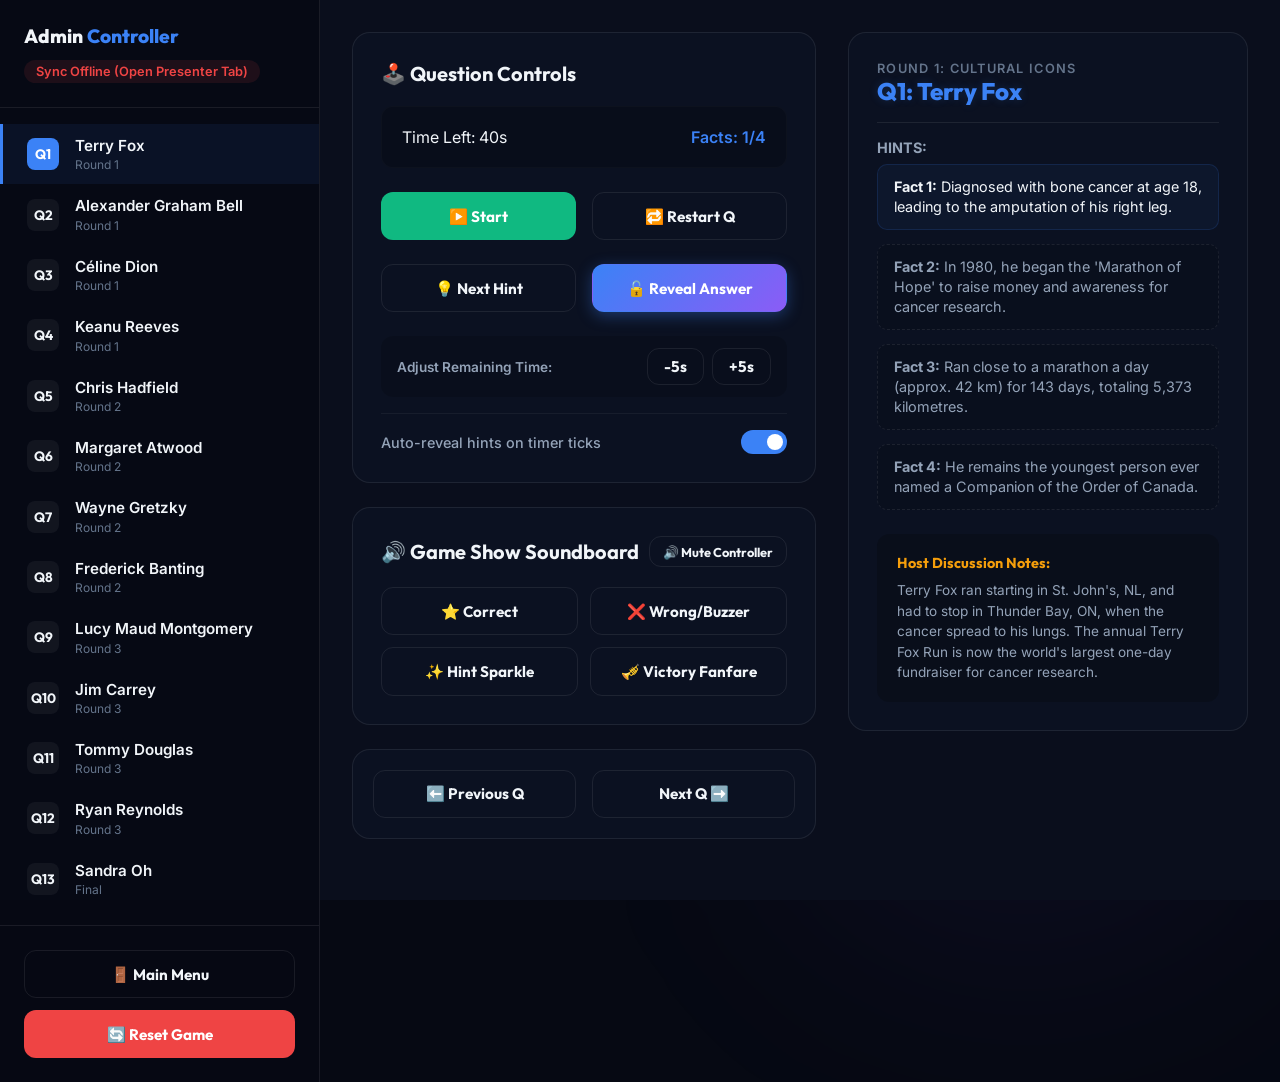
==== admin.html @ 32e7e958 "Initial commit" ====
<!DOCTYPE html>
<html lang="en">
<head>
  <meta charset="UTF-8">
  <meta name="viewport" content="width=device-width, initial-scale=1.0">
  <title>Name That Canadian! — Admin Controller</title>
  <meta name="description" content="Host controller interface for managing the live game show.">
  <link rel="stylesheet" href="style.css">
</head>
<body>

  <!-- Ambient background glow elements -->
  <div class="ambient-glow-1"></div>
  <div class="ambient-glow-2"></div>

  <!-- Root container for Admin Page -->
  <div id="view-container" data-current-view="admin">

    <!-- Admin Control Panel -->
    <div id="view-admin" class="admin-container">
      <!-- Admin Sidebar -->
      <div class="admin-sidebar">
        <div class="admin-sidebar-header">
          <div class="admin-logo">Admin <span>Controller</span></div>
          <div class="sync-status-box">
            <div id="admin-sync-status" class="sync-indicator disconnected">
              Sync Offline
            </div>
          </div>
        </div>

        <!-- Questions navigation list -->
        <div id="admin-q-list" class="admin-q-list-container">
          <!-- Populated by JS -->
        </div>

        <!-- Sidebar footer -->
        <div class="admin-sidebar-footer">
          <button class="btn btn-outline btn-back-menu">🚪 Main Menu</button>
          <button class="btn btn-danger btn-reset-game">🔄 Reset Game</button>
        </div>
      </div>

      <!-- Admin Main Workspace -->
      <div class="admin-main">
        <!-- Controller Section -->
        <div class="control-dashboard">
          <div class="admin-panel-card">
            <div class="admin-panel-title">🕹️ Question Controls</div>
            
            <div class="dashboard-timer-display">
              <div id="admin-time-tracker" class="time-left-tracker">Time Left: 40s</div>
              <div id="admin-fact-progress" class="fact-tracker">Facts: 1/4</div>
            </div>

            <!-- Core host actions -->
            <div class="main-controls-row">
              <button id="admin-play-btn" class="btn btn-success btn-glow">▶️ Start</button>
              <button id="admin-reset-q-btn" class="btn btn-outline">🔁 Restart Q</button>
            </div>

            <div class="game-flow-actions">
              <button id="admin-next-fact-btn" class="btn btn-outline">💡 Next Hint</button>
              <button id="admin-reveal-answer-btn" class="btn btn-primary btn-glow">🔓 Reveal Answer</button>
            </div>

            <div class="time-controls">
              <span>Adjust Remaining Time:</span>
              <div class="time-controls-btns">
                <button id="admin-time-minus" class="btn btn-outline" style="padding: 0.5rem 1rem;">-5s</button>
                <button id="admin-time-plus" class="btn btn-outline" style="padding: 0.5rem 1rem;">+5s</button>
              </div>
            </div>

            <div class="toggle-control">
              <span class="switch-label">Auto-reveal hints on timer ticks</span>
              <label class="switch">
                <input id="admin-auto-advance-toggle" type="checkbox" checked>
                <span class="slider"></span>
              </label>
            </div>
          </div>

          <!-- Soundboard Card -->
          <div class="admin-panel-card">
            <div class="admin-panel-title">
              🔊 Game Show Soundboard
              <button id="admin-mute-btn" class="btn btn-outline" style="padding: 0.4rem 0.8rem; font-size: 0.8rem;">🔊 Mute Host</button>
            </div>
            <div class="soundboard-grid">
              <button class="btn btn-outline admin-sound-btn" data-sound="correct">⭐ Correct</button>
              <button class="btn btn-outline admin-sound-btn" data-sound="incorrect">❌ Wrong/Buzzer</button>
              <button class="btn btn-outline admin-sound-btn" data-sound="reveal">✨ Hint Sparkle</button>
              <button class="btn btn-outline admin-sound-btn" data-sound="fanfare">🎺 Victory Fanfare</button>
            </div>
          </div>

          <!-- Navigation footer -->
          <div class="admin-panel-card" style="padding: 1.25rem;">
            <div style="display: grid; grid-template-columns: 1fr 1fr; gap: 1rem;">
              <button id="admin-prev-q-btn" class="btn btn-outline">⬅️ Previous Q</button>
              <button id="admin-next-q-btn" class="btn btn-outline">Next Q ➡️</button>
            </div>
          </div>
        </div>

        <!-- Cheat Sheet Section -->
        <div class="cheat-sheet-card">
          <div class="admin-panel-card" style="margin-bottom: 0;">
            <div class="cheat-sheet-header">
              <div id="admin-cheat-round" class="cheat-round">Round 1: Cultural Icons</div>
              <h3 id="admin-cheat-title" class="cheat-title">Terry Fox</h3>
            </div>
            
            <div style="margin-bottom: 1.5rem;">
              <h4 style="font-size: 0.9rem; color: var(--text-secondary); margin-bottom: 0.5rem; text-transform: uppercase;">Hints:</h4>
              <ul id="admin-cheat-facts" class="cheat-facts-list">
                <!-- Populated by JS -->
              </ul>
            </div>

            <div id="admin-cheat-notes-container" class="cheat-notes-box">
              <h5>Host Discussion Notes:</h5>
              <p id="admin-cheat-notes">Discussion pointers go here.</p>
            </div>
          </div>
        </div>
      </div>
    </div>

  </div>

  <!-- Load script resources -->
  <script src="audio.js"></script>
  <script src="sync.js"></script>
  <script src="app.js"></script>

</body>
</html>
---- style.css ----
/* Import fonts from Google Fonts */
@import url('https://fonts.googleapis.com/css2?family=Inter:wght@300;400;500;600;700&family=Outfit:wght@400;600;700;800;900&display=swap');

/* Midnight Sapphire CSS Variables */
:root {
  --bg-primary: #060913;
  --bg-secondary: #0a0e1c;
  --bg-card: rgba(13, 20, 38, 0.65);
  --bg-card-hover: rgba(20, 30, 58, 0.8);
  --accent-blue: #3b82f6;
  --accent-purple: #8b5cf6;
  --accent-gold: #f59e0b;
  --accent-emerald: #10b981;
  --accent-rose: #ef4444;
  --text-primary: #f1f5f9;
  --text-secondary: #94a3b8;
  --text-muted: #64748b;
  --border-subtle: rgba(255, 255, 255, 0.08);
  --border-glow: rgba(59, 130, 246, 0.25);
  --glass-blur: 16px;
  --shadow-glow: 0 0 25px rgba(59, 130, 246, 0.15);
}

/* Reset & Global */
* {
  box-sizing: border-box;
  margin: 0;
  padding: 0;
}

body {
  font-family: 'Inter', sans-serif;
  background-color: var(--bg-primary);
  color: var(--text-primary);
  overflow-x: hidden;
  height: 100vh;
  display: flex;
  flex-direction: column;
}

/* Background Atmosphere */
.ambient-glow-1 {
  position: absolute;
  top: -10%;
  left: -10%;
  width: 50%;
  height: 50%;
  background: radial-gradient(circle, rgba(59, 130, 246, 0.12) 0%, rgba(0, 0, 0, 0) 70%);
  z-index: -1;
  pointer-events: none;
  filter: blur(100px);
}

.ambient-glow-2 {
  position: absolute;
  bottom: -10%;
  right: -10%;
  width: 60%;
  height: 60%;
  background: radial-gradient(circle, rgba(139, 92, 246, 0.1) 0%, rgba(0, 0, 0, 0) 70%);
  z-index: -1;
  pointer-events: none;
  filter: blur(120px);
}

/* Helper Utilities */
.hidden {
  display: none !important;
}

/* App Containers */
#view-container {
  flex: 1;
  display: flex;
  flex-direction: column;
  position: relative;
}

/* 1. Splash Screen */
.splash-wrapper {
  max-width: 900px;
  width: 90%;
  margin: auto;
  padding: 3rem;
  border-radius: 24px;
  background: var(--bg-card);
  backdrop-filter: blur(var(--glass-blur));
  border: 1px solid var(--border-subtle);
  box-shadow: var(--shadow-glow);
  text-align: center;
  position: relative;
  overflow: hidden;
  animation: fadeIn 0.8s ease-out;
}

.splash-logo-container {
  margin-bottom: 2rem;
}

.splash-title-sub {
  font-family: 'Outfit', sans-serif;
  color: var(--accent-blue);
  font-size: 1.1rem;
  font-weight: 700;
  text-transform: uppercase;
  letter-spacing: 0.35em;
  margin-bottom: 0.5rem;
  text-shadow: 0 0 10px rgba(59, 130, 246, 0.3);
}

.splash-title {
  font-family: 'Outfit', sans-serif;
  font-size: 4rem;
  font-weight: 900;
  text-transform: uppercase;
  letter-spacing: -0.02em;
  background: linear-gradient(135deg, #ffffff 30%, #93c5fd 60%, #a78bfa 100%);
  -webkit-background-clip: text;
  -webkit-text-fill-color: transparent;
  margin-bottom: 1.5rem;
  filter: drop-shadow(0 4px 12px rgba(0, 0, 0, 0.5));
}

.splash-desc {
  color: var(--text-secondary);
  font-size: 1.1rem;
  max-width: 600px;
  margin: 0 auto 3rem auto;
  line-height: 1.6;
}

.role-buttons-grid {
  display: grid;
  grid-template-columns: repeat(auto-fit, minmax(240px, 1fr));
  gap: 1.5rem;
  margin-bottom: 3rem;
}

.role-card {
  background: rgba(255, 255, 255, 0.02);
  border: 1px solid var(--border-subtle);
  border-radius: 16px;
  padding: 2rem 1.5rem;
  cursor: pointer;
  transition: all 0.3s cubic-bezier(0.4, 0, 0.2, 1);
  display: flex;
  flex-direction: column;
  align-items: center;
  text-align: center;
}

.role-card:hover {
  transform: translateY(-5px);
  background: rgba(255, 255, 255, 0.05);
  border-color: var(--accent-blue);
  box-shadow: 0 10px 25px -5px rgba(59, 130, 246, 0.2);
}

.role-icon {
  font-size: 2.5rem;
  margin-bottom: 1rem;
  filter: drop-shadow(0 0 8px rgba(255, 255, 255, 0.1));
}

.role-name {
  font-family: 'Outfit', sans-serif;
  font-size: 1.25rem;
  font-weight: 700;
  margin-bottom: 0.5rem;
}

.role-desc {
  font-size: 0.875rem;
  color: var(--text-secondary);
  line-height: 1.4;
}

.splash-instructions {
  background: rgba(0, 0, 0, 0.2);
  border-radius: 12px;
  padding: 1.25rem;
  text-align: left;
  border-left: 3px solid var(--accent-blue);
}

.splash-instructions h4 {
  font-family: 'Outfit', sans-serif;
  font-weight: 700;
  margin-bottom: 0.5rem;
  font-size: 0.95rem;
  color: var(--accent-blue);
}

.splash-instructions p {
  font-size: 0.85rem;
  color: var(--text-secondary);
  line-height: 1.5;
}

/* 2. Presenter View (Audience/Projector Screen) */
.presenter-container {
  display: flex;
  flex-direction: column;
  height: 100vh;
  padding: 2.5rem;
  position: relative;
  overflow: hidden;
}

.presenter-header {
  display: flex;
  justify-content: space-between;
  align-items: center;
  margin-bottom: 2rem;
  z-index: 10;
}

.presenter-branding {
  font-family: 'Outfit', sans-serif;
  font-size: 1.25rem;
  font-weight: 800;
  letter-spacing: 0.1em;
  color: var(--text-secondary);
  text-transform: uppercase;
}

.presenter-branding span {
  color: var(--accent-blue);
}

.presenter-round-info {
  text-align: right;
}

.presenter-round-name {
  font-family: 'Outfit', sans-serif;
  font-size: 1.75rem;
  font-weight: 700;
  color: var(--text-primary);
  margin-bottom: 0.25rem;
}

.presenter-q-num {
  font-size: 1rem;
  color: var(--accent-blue);
  font-weight: 600;
  text-transform: uppercase;
  letter-spacing: 0.1em;
}

.presenter-main {
  flex: 1;
  display: grid;
  grid-template-columns: 1fr 340px;
  gap: 3rem;
  align-items: center;
  z-index: 10;
}

/* Facts Layout */
.presenter-facts-layout {
  display: flex;
  flex-direction: column;
  gap: 1.25rem;
}

.fact-card {
  display: flex;
  align-items: center;
  padding: 1.75rem 2rem;
  border-radius: 18px;
  background: var(--bg-card);
  backdrop-filter: blur(var(--glass-blur));
  border: 1px solid var(--border-subtle);
  transition: all 0.5s cubic-bezier(0.34, 1.56, 0.64, 1);
  box-shadow: 0 8px 32px 0 rgba(0, 0, 0, 0.2);
}

.fact-card.revealed {
  animation: slideUpReveal 0.6s cubic-bezier(0.34, 1.56, 0.64, 1) forwards;
  border-left: 5px solid var(--accent-blue);
}

.fact-card.locked {
  background: rgba(255, 255, 255, 0.01);
  border: 1px dashed rgba(255, 255, 255, 0.05);
}

.fact-badge {
  width: 44px;
  height: 44px;
  border-radius: 50%;
  background: linear-gradient(135deg, var(--accent-blue), var(--accent-purple));
  color: white;
  font-family: 'Outfit', sans-serif;
  font-weight: 700;
  font-size: 1.25rem;
  display: flex;
  align-items: center;
  justify-content: center;
  margin-right: 1.5rem;
  flex-shrink: 0;
  box-shadow: 0 0 15px rgba(59, 130, 246, 0.4);
}

.fact-badge.locked {
  background: rgba(255, 255, 255, 0.05);
  box-shadow: none;
  color: var(--text-muted);
}

.lock-icon {
  font-size: 0.95rem;
  opacity: 0.5;
}

.fact-text {
  font-size: 1.25rem;
  line-height: 1.5;
  font-weight: 400;
  color: var(--text-primary);
}

.fact-text.locked-text {
  color: var(--text-muted);
  font-style: italic;
}

/* Timer Display on Presenter */
.presenter-timer-layout {
  display: flex;
  flex-direction: column;
  align-items: center;
  justify-content: center;
}

.timer-circle {
  position: relative;
  width: 200px;
  height: 200px;
  display: flex;
  align-items: center;
  justify-content: center;
}

.timer-circle svg {
  transform: rotate(-90deg);
  width: 200px;
  height: 200px;
}

.timer-circle circle {
  fill: none;
  stroke-width: 10px;
}

.timer-circle .bg-circle {
  stroke: rgba(255, 255, 255, 0.03);
}

.timer-circle .progress-circle {
  stroke: var(--accent-blue);
  stroke-linecap: round;
  transition: stroke-dashoffset 1s linear, stroke 0.3s ease;
  filter: drop-shadow(0 0 10px rgba(59, 130, 246, 0.4));
}

.timer-value {
  position: absolute;
  font-family: 'Outfit', sans-serif;
  font-size: 4.5rem;
  font-weight: 800;
  color: var(--text-primary);
  text-shadow: 0 0 20px rgba(255, 255, 255, 0.2);
}

/* Warning configurations */
.timer-circle.low-time .progress-circle {
  stroke: var(--accent-gold);
  filter: drop-shadow(0 0 15px rgba(245, 158, 11, 0.6));
}

.timer-circle.low-time-critical .progress-circle {
  stroke: var(--accent-rose);
  filter: drop-shadow(0 0 22px rgba(239, 68, 68, 0.9));
  animation: timerPulse 0.4s infinite alternate;
}

.timer-circle.low-time-critical .timer-value {
  color: var(--accent-rose);
  animation: textPulse 0.4s infinite alternate;
  text-shadow: 0 0 20px rgba(239, 68, 68, 0.5);
}

/* Presentation controls footer */
.presenter-footer {
  display: flex;
  justify-content: space-between;
  margin-top: 2rem;
  z-index: 10;
}

.btn-icon-label {
  display: flex;
  align-items: center;
  gap: 0.5rem;
}

/* Dynamic Wiki Answer Reveal Overlay */
.reveal-overlay {
  position: absolute;
  top: 0;
  left: 0;
  right: 0;
  bottom: 0;
  background: radial-gradient(circle at center, rgba(13, 20, 38, 0.98) 0%, rgba(6, 9, 19, 1) 100%);
  z-index: 100;
  display: flex;
  flex-direction: column;
  align-items: center;
  justify-content: center;
  padding: 3rem;
  text-align: center;
  opacity: 0;
  pointer-events: none;
  transition: opacity 0.8s cubic-bezier(0.16, 1, 0.3, 1);
}

.reveal-overlay.visible {
  opacity: 1;
  pointer-events: auto;
}

.reveal-glow-bg {
  position: absolute;
  width: 400px;
  height: 400px;
  background: radial-gradient(circle, rgba(59, 130, 246, 0.25) 0%, rgba(139, 92, 246, 0.05) 50%, rgba(0,0,0,0) 70%);
  filter: blur(80px);
  z-index: -1;
  animation: rotateGlow 20s infinite linear;
}

.reveal-subtitle {
  font-family: 'Outfit', sans-serif;
  color: var(--accent-blue);
  font-size: 1.25rem;
  font-weight: 700;
  text-transform: uppercase;
  letter-spacing: 0.4em;
  margin-bottom: 1.5rem;
  animation: slideUpFade 0.6s ease-out forwards;
}

.reveal-title {
  font-family: 'Outfit', sans-serif;
  font-size: 4.5rem;
  font-weight: 900;
  margin-bottom: 2.5rem;
  background: linear-gradient(135deg, #ffffff 40%, #93c5fd 80%, #a78bfa 100%);
  -webkit-background-clip: text;
  -webkit-text-fill-color: transparent;
  animation: slideUpFade 0.8s ease-out forwards;
  filter: drop-shadow(0 0 25px rgba(59, 130, 246, 0.3));
}

.reveal-media-container {
  width: 220px;
  height: 220px;
  border-radius: 50%;
  margin-bottom: 2.5rem;
  border: 4px solid var(--accent-blue);
  box-shadow: 0 0 35px rgba(59, 130, 246, 0.5);
  overflow: hidden;
  display: flex;
  align-items: center;
  justify-content: center;
  background: var(--bg-card);
  position: relative;
  animation: scalePop 0.8s cubic-bezier(0.34, 1.56, 0.64, 1) forwards;
}

.reveal-image {
  width: 100%;
  height: 100%;
  object-fit: cover;
}

.avatar-fallback {
  font-family: 'Outfit', sans-serif;
  font-size: 4.5rem;
  font-weight: 700;
  color: var(--text-primary);
  background: linear-gradient(135deg, var(--bg-card) 0%, rgba(59, 130, 246, 0.2) 100%);
  width: 100%;
  height: 100%;
  display: flex;
  align-items: center;
  justify-content: center;
}

.reveal-notes-box {
  max-width: 700px;
  background: rgba(255, 255, 255, 0.02);
  border: 1px solid var(--border-subtle);
  border-radius: 16px;
  padding: 1.75rem 2.25rem;
  font-size: 1.15rem;
  line-height: 1.6;
  color: var(--text-secondary);
  animation: slideUpFade 1s ease-out forwards;
  backdrop-filter: blur(10px);
}

/* 3. Admin Control Panel */
.admin-container {
  display: grid;
  grid-template-columns: 320px 1fr;
  height: 100vh;
  background-color: var(--bg-secondary);
}

/* Admin Sidebar */
.admin-sidebar {
  background: rgba(6, 9, 19, 0.85);
  border-right: 1px solid var(--border-subtle);
  display: flex;
  flex-direction: column;
  height: 100%;
}

.admin-sidebar-header {
  padding: 1.5rem;
  border-bottom: 1px solid var(--border-subtle);
}

.admin-logo {
  font-family: 'Outfit', sans-serif;
  font-size: 1.2rem;
  font-weight: 800;
  color: var(--text-primary);
}

.admin-logo span {
  color: var(--accent-blue);
}

.sync-status-box {
  margin-top: 0.75rem;
}

.sync-indicator {
  display: inline-flex;
  align-items: center;
  gap: 0.5rem;
  font-size: 0.8rem;
  padding: 0.25rem 0.75rem;
  border-radius: 100px;
  font-weight: 600;
}

.sync-indicator.connected {
  background: rgba(16, 185, 129, 0.1);
  color: var(--accent-emerald);
}

.sync-indicator.disconnected {
  background: rgba(239, 68, 68, 0.1);
  color: var(--accent-rose);
}

.pulse-dot {
  width: 8px;
  height: 8px;
  background-color: var(--accent-emerald);
  border-radius: 50%;
  display: inline-block;
  box-shadow: 0 0 8px var(--accent-emerald);
  animation: dotPulse 1.5s infinite;
}

/* Admin Questions List */
.admin-q-list-container {
  flex: 1;
  overflow-y: auto;
  padding: 1rem 0;
}

.admin-q-item {
  display: flex;
  align-items: center;
  padding: 0.75rem 1.5rem;
  cursor: pointer;
  transition: all 0.2s ease;
  border-left: 3px solid transparent;
}

.admin-q-item:hover {
  background: rgba(255, 255, 255, 0.02);
}

.admin-q-item.active {
  background: rgba(59, 130, 246, 0.08);
  border-left-color: var(--accent-blue);
}

.q-num-badge {
  width: 32px;
  height: 32px;
  border-radius: 8px;
  background: rgba(255, 255, 255, 0.05);
  font-family: 'Outfit', sans-serif;
  font-size: 0.85rem;
  font-weight: 700;
  display: flex;
  align-items: center;
  justify-content: center;
  margin-right: 1rem;
}

.admin-q-item.active .q-num-badge {
  background: var(--accent-blue);
  color: white;
}

.q-info {
  display: flex;
  flex-direction: column;
}

.q-name {
  font-weight: 600;
  font-size: 0.95rem;
  color: var(--text-primary);
}

.q-round {
  font-size: 0.75rem;
  color: var(--text-muted);
  margin-top: 0.15rem;
}

.admin-sidebar-footer {
  padding: 1.5rem;
  border-top: 1px solid var(--border-subtle);
  display: flex;
  flex-direction: column;
  gap: 0.75rem;
}

/* Admin Main Console */
.admin-main {
  padding: 2rem;
  overflow-y: auto;
  display: grid;
  grid-template-columns: 1fr 400px;
  gap: 2rem;
}

.admin-panel-card {
  background: var(--bg-card);
  border: 1px solid var(--border-subtle);
  border-radius: 18px;
  padding: 1.75rem;
  margin-bottom: 1.5rem;
}

.admin-panel-title {
  font-family: 'Outfit', sans-serif;
  font-size: 1.25rem;
  font-weight: 700;
  margin-bottom: 1.25rem;
  color: var(--text-primary);
  display: flex;
  align-items: center;
  justify-content: space-between;
}

/* Controller Center */
.control-dashboard {
  display: flex;
  flex-direction: column;
}

.dashboard-timer-display {
  display: flex;
  align-items: center;
  justify-content: space-between;
  background: rgba(0, 0, 0, 0.2);
  padding: 1.25rem;
  border-radius: 12px;
  margin-bottom: 1.5rem;
  border: 1px solid rgba(255, 255, 255, 0.02);
}

.time-left-tracker {
  font-family: 'Outfit', sans-serif;
  font-size: 1.75rem;
  font-weight: 700;
  color: var(--text-primary);
}

.time-left-tracker.low {
  color: var(--accent-rose);
  text-shadow: 0 0 10px rgba(239, 68, 68, 0.3);
}

.fact-tracker {
  color: var(--accent-blue);
  font-weight: 600;
  font-size: 1rem;
}

.main-controls-row {
  display: grid;
  grid-template-columns: repeat(2, 1fr);
  gap: 1rem;
  margin-bottom: 1.5rem;
}

.game-flow-actions {
  display: grid;
  grid-template-columns: repeat(2, 1fr);
  gap: 1rem;
  margin-bottom: 1.5rem;
}

.time-controls {
  display: flex;
  align-items: center;
  gap: 0.75rem;
  background: rgba(0, 0, 0, 0.15);
  padding: 0.75rem 1rem;
  border-radius: 12px;
  justify-content: space-between;
}

.time-controls span {
  font-size: 0.85rem;
  font-weight: 600;
  color: var(--text-secondary);
}

.time-controls-btns {
  display: flex;
  gap: 0.5rem;
}

/* Toggle Switches */
.toggle-control {
  display: flex;
  align-items: center;
  justify-content: space-between;
  margin-top: 1rem;
  padding-top: 1rem;
  border-top: 1px solid rgba(255,255,255,0.05);
}

.switch-label {
  font-size: 0.9rem;
  color: var(--text-secondary);
  font-weight: 500;
}

.switch {
  position: relative;
  display: inline-block;
  width: 46px;
  height: 24px;
}

.switch input {
  opacity: 0;
  width: 0;
  height: 0;
}

.slider {
  position: absolute;
  cursor: pointer;
  top: 0;
  left: 0;
  right: 0;
  bottom: 0;
  background-color: rgba(255,255,255,0.1);
  transition: .3s;
  border-radius: 34px;
}

.slider:before {
  position: absolute;
  content: "";
  height: 16px;
  width: 16px;
  left: 4px;
  bottom: 4px;
  background-color: white;
  transition: .3s;
  border-radius: 50%;
}

input:checked + .slider {
  background-color: var(--accent-blue);
}

input:checked + .slider:before {
  transform: translateX(22px);
}

/* Sound Board Grid */
.soundboard-grid {
  display: grid;
  grid-template-columns: repeat(2, 1fr);
  gap: 0.75rem;
}

/* Admin Cheat Sheet */
.cheat-sheet-card {
  position: sticky;
  top: 2rem;
}

.cheat-sheet-header {
  border-bottom: 1px solid var(--border-subtle);
  padding-bottom: 1rem;
  margin-bottom: 1rem;
}

.cheat-title {
  font-family: 'Outfit', sans-serif;
  font-size: 1.5rem;
  font-weight: 800;
  color: var(--accent-blue);
  text-shadow: 0 0 10px rgba(59, 130, 246, 0.2);
}

.cheat-round {
  font-size: 0.8rem;
  text-transform: uppercase;
  color: var(--text-muted);
  letter-spacing: 0.1em;
  font-weight: 600;
}

.cheat-facts-list {
  list-style: none;
  display: flex;
  flex-direction: column;
  gap: 0.85rem;
  margin-bottom: 1.5rem;
}

.cheat-facts-list li {
  font-size: 0.9rem;
  line-height: 1.4;
  padding: 0.75rem 1rem;
  border-radius: 10px;
  border: 1px solid var(--border-subtle);
}

.cheat-facts-list li.revealed {
  background: rgba(59, 130, 246, 0.05);
  border-color: rgba(59, 130, 246, 0.15);
  color: var(--text-primary);
}

.cheat-facts-list li.locked {
  background: rgba(0, 0, 0, 0.1);
  color: var(--text-secondary);
  border-style: dashed;
}

.cheat-notes-box {
  background: rgba(0, 0, 0, 0.2);
  border-radius: 12px;
  padding: 1.25rem;
}

.cheat-notes-box h5 {
  font-family: 'Outfit', sans-serif;
  font-size: 0.9rem;
  color: var(--accent-gold);
  margin-bottom: 0.5rem;
}

.cheat-notes-box p {
  font-size: 0.85rem;
  line-height: 1.5;
  color: var(--text-secondary);
}

/* 4. Solo Mode Split View */
.solo-layout {
  display: grid;
  grid-template-columns: 1.2fr 1fr;
  height: 100vh;
  overflow: hidden;
}

.solo-presenter-pane {
  border-right: 2px solid var(--border-subtle);
  background-color: var(--bg-primary);
  height: 100%;
  overflow-y: auto;
  padding: 2rem;
  position: relative;
}

.solo-admin-pane {
  background-color: var(--bg-secondary);
  height: 100%;
  overflow-y: auto;
  padding: 2rem;
}

.solo-presenter-pane .presenter-container {
  padding: 0;
  height: auto;
}

.solo-presenter-pane .presenter-main {
  grid-template-columns: 1fr;
  gap: 1.5rem;
}

.solo-presenter-pane .presenter-timer-layout {
  order: -1;
  margin-bottom: 1.5rem;
}

.solo-presenter-pane .timer-circle {
  width: 140px;
  height: 140px;
}

.solo-presenter-pane .timer-circle svg {
  width: 140px;
  height: 140px;
}

.solo-presenter-pane .timer-value {
  font-size: 3rem;
}

.solo-presenter-pane .reveal-title {
  font-size: 2.75rem;
}

.solo-presenter-pane .reveal-media-container {
  width: 140px;
  height: 140px;
}

.solo-presenter-pane .reveal-overlay {
  padding: 1.5rem;
}

/* Premium Buttons Styling */
.btn {
  font-family: 'Outfit', sans-serif;
  font-size: 0.95rem;
  font-weight: 700;
  padding: 0.85rem 1.5rem;
  border-radius: 12px;
  cursor: pointer;
  border: 1px solid transparent;
  transition: all 0.2s cubic-bezier(0.4, 0, 0.2, 1);
  display: inline-flex;
  align-items: center;
  justify-content: center;
  gap: 0.5rem;
  outline: none;
}

.btn:active {
  transform: scale(0.96);
}

.btn-primary {
  background: linear-gradient(135deg, var(--accent-blue) 0%, var(--accent-purple) 100%);
  color: white;
  box-shadow: 0 4px 15px rgba(59, 130, 246, 0.35);
}

.btn-primary:hover {
  filter: brightness(1.15);
  box-shadow: 0 6px 20px rgba(59, 130, 246, 0.5);
}

.btn-success {
  background: var(--accent-emerald);
  color: white;
}

.btn-success:hover {
  background: #14b8a6;
  box-shadow: 0 4px 15px rgba(16, 185, 129, 0.4);
}

.btn-warning {
  background: var(--accent-gold);
  color: #000;
}

.btn-warning:hover {
  background: #fbbf24;
  box-shadow: 0 4px 15px rgba(245, 158, 11, 0.4);
}

.btn-danger {
  background: var(--accent-rose);
  color: white;
}

.btn-danger:hover {
  background: #f87171;
  box-shadow: 0 4px 15px rgba(239, 68, 68, 0.4);
}

.btn-outline {
  background: transparent;
  border-color: var(--border-subtle);
  color: var(--text-primary);
}

.btn-outline:hover {
  background: rgba(255, 255, 255, 0.05);
  border-color: var(--text-secondary);
}

.btn-active-red {
  background: rgba(239, 68, 68, 0.15) !important;
  border-color: rgba(239, 68, 68, 0.3) !important;
  color: var(--accent-rose) !important;
}

.btn-disabled {
  background: rgba(255, 255, 255, 0.02);
  border-color: rgba(255, 255, 255, 0.04);
  color: var(--text-muted);
  cursor: not-allowed;
}

.btn-glow {
  position: relative;
}

.btn-glow:after {
  content: '';
  position: absolute;
  top: -2px; left: -2px; right: -2px; bottom: -2px;
  background: inherit;
  border-radius: inherit;
  z-index: -1;
  opacity: 0;
  transition: opacity 0.3s;
}

.btn-glow:hover:after {
  opacity: 0.35;
  filter: blur(8px);
}

/* Animations */
@keyframes fadeIn {
  from { opacity: 0; transform: translateY(10px); }
  to { opacity: 1; transform: translateY(0); }
}

@keyframes slideUpReveal {
  0% {
    opacity: 0;
    transform: translateY(30px) scale(0.96);
    filter: blur(5px);
  }
  100% {
    opacity: 1;
    transform: translateY(0) scale(1);
    filter: blur(0);
  }
}

@keyframes slideUpFade {
  from { opacity: 0; transform: translateY(20px); }
  to { opacity: 1; transform: translateY(0); }
}

@keyframes scalePop {
  0% { transform: scale(0.6); opacity: 0; }
  100% { transform: scale(1); opacity: 1; }
}

@keyframes rotateGlow {
  0% { transform: rotate(0deg); }
  100% { transform: rotate(360deg); }
}

@keyframes timerPulse {
  0% { filter: drop-shadow(0 0 10px rgba(239, 68, 68, 0.5)); }
  100% { filter: drop-shadow(0 0 25px rgba(239, 68, 68, 1)); }
}

@keyframes textPulse {
  0% { transform: scale(1); }
  100% { transform: scale(1.08); }
}

@keyframes dotPulse {
  0% { transform: scale(0.95); box-shadow: 0 0 0 0 rgba(16, 185, 129, 0.7); }
  70% { transform: scale(1); box-shadow: 0 0 0 6px rgba(16, 185, 129, 0); }
  100% { transform: scale(0.95); box-shadow: 0 0 0 0 rgba(16, 185, 129, 0); }
}

/* Responsive Scaling */
@media (max-width: 1024px) {
  .presenter-main {
    grid-template-columns: 1fr;
    gap: 2rem;
  }
  .presenter-timer-layout {
    order: -1;
  }
  .admin-main {
    grid-template-columns: 1fr;
  }
  .cheat-sheet-card {
    position: static;
  }
}

@media (max-width: 768px) {
  .splash-title {
    font-size: 2.75rem;
  }
  .splash-wrapper {
    padding: 1.5rem;
  }
  .role-buttons-grid {
    grid-template-columns: 1fr;
  }
  .presenter-container {
    padding: 1.25rem;
  }
  .presenter-round-name {
    font-size: 1.25rem;
  }
  .fact-card {
    padding: 1.25rem;
  }
  .fact-text {
    font-size: 1.05rem;
  }
  .reveal-title {
    font-size: 3rem;
  }
}
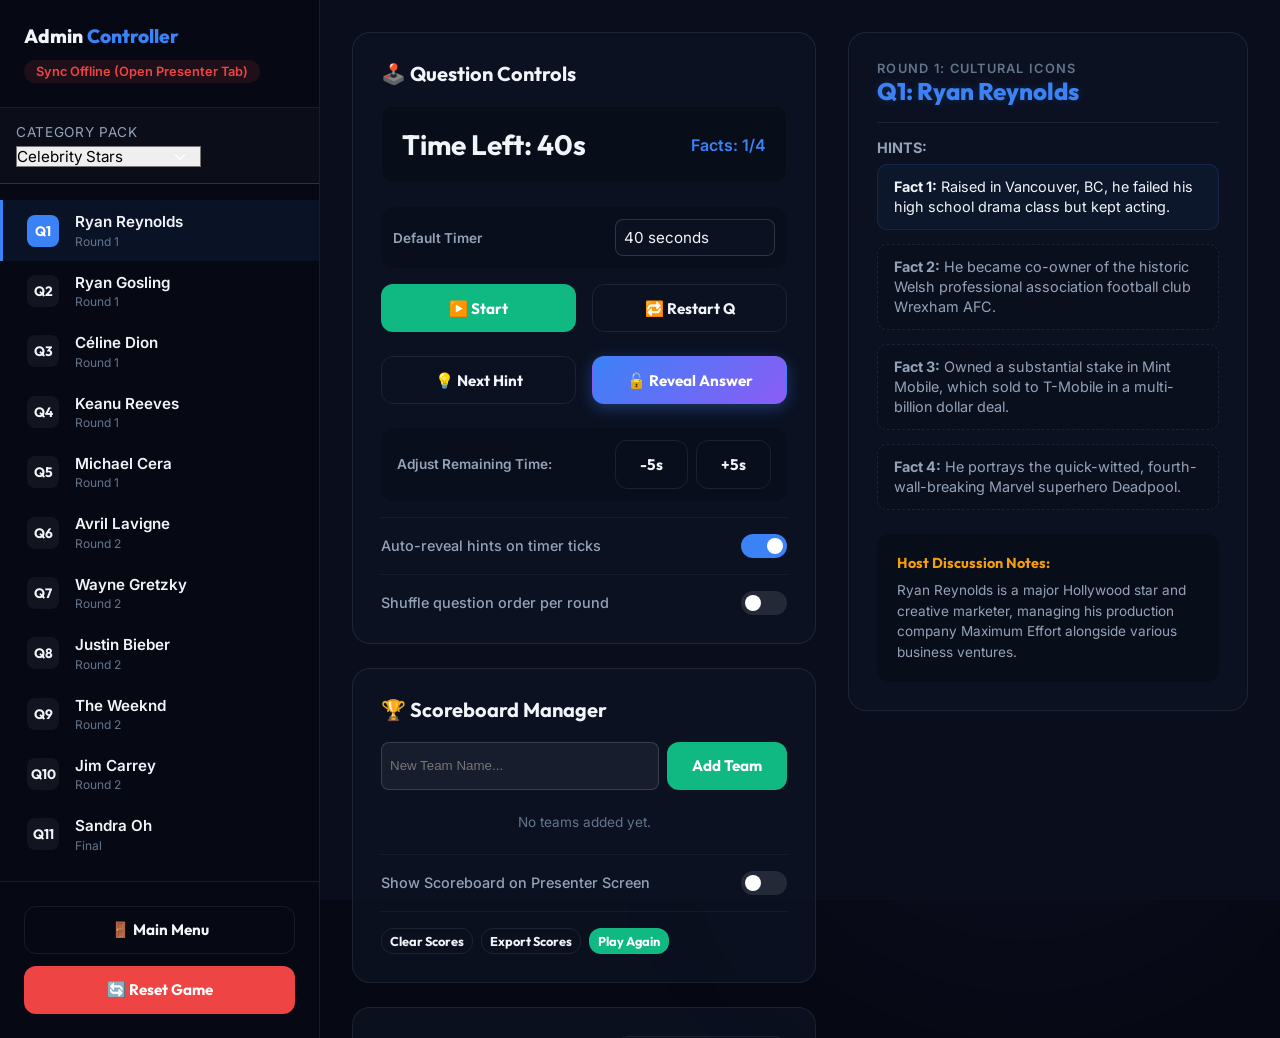
==== commit 420e3204: "Add game show features, mobile UX, JSON packs, and PWA. Move questions to data/categories.json with " ====
--- a/admin.html
+++ b/admin.html
@@ -2,58 +2,64 @@
 <html lang="en">
 <head>
   <meta charset="UTF-8">
-  <meta name="viewport" content="width=device-width, initial-scale=1.0">
+  <meta name="viewport" content="width=device-width, initial-scale=1.0, viewport-fit=cover, maximum-scale=1.0, user-scalable=no">
+  <meta name="mobile-web-app-capable" content="yes">
+  <meta name="apple-mobile-web-app-capable" content="yes">
+  <meta name="apple-mobile-web-app-status-bar-style" content="black-translucent">
   <title>Name That Canadian! — Admin Controller</title>
   <meta name="description" content="Host controller interface for managing the live game show.">
+  <meta name="theme-color" content="#060913">
+  <link rel="manifest" href="manifest.json">
   <link rel="stylesheet" href="style.css">
 </head>
-<body>
+<body data-theme="midnight">
 
-  <!-- Ambient background glow elements -->
   <div class="ambient-glow-1"></div>
   <div class="ambient-glow-2"></div>
 
-  <!-- Root container for Admin Page -->
   <div id="view-container" data-current-view="admin">
 
-    <!-- Admin Control Panel -->
     <div id="view-admin" class="admin-container">
-      <!-- Admin Sidebar -->
       <div class="admin-sidebar">
         <div class="admin-sidebar-header">
           <div class="admin-logo">Admin <span>Controller</span></div>
           <div class="sync-status-box">
-            <div id="admin-sync-status" class="sync-indicator disconnected">
-              Sync Offline
-            </div>
+            <div id="admin-sync-status" class="sync-indicator disconnected">Sync Offline</div>
           </div>
         </div>
 
-        <!-- Questions navigation list -->
-        <div id="admin-q-list" class="admin-q-list-container">
-          <!-- Populated by JS -->
+        <div class="category-selector-card sidebar-category">
+          <label for="admin-category-select">Category Pack</label>
+          <select id="admin-category-select" class="form-select" data-category-select></select>
         </div>
 
-        <!-- Sidebar footer -->
+        <div id="admin-q-list" class="admin-q-list-container"></div>
+
         <div class="admin-sidebar-footer">
           <button class="btn btn-outline btn-back-menu">🚪 Main Menu</button>
           <button class="btn btn-danger btn-reset-game">🔄 Reset Game</button>
         </div>
       </div>
 
-      <!-- Admin Main Workspace -->
       <div class="admin-main">
-        <!-- Controller Section -->
         <div class="control-dashboard">
           <div class="admin-panel-card">
             <div class="admin-panel-title">🕹️ Question Controls</div>
-            
+
             <div class="dashboard-timer-display">
               <div id="admin-time-tracker" class="time-left-tracker">Time Left: 40s</div>
               <div id="admin-fact-progress" class="fact-tracker">Facts: 1/4</div>
             </div>
 
-            <!-- Core host actions -->
+            <div class="timer-duration-row">
+              <label for="admin-timer-duration">Default Timer</label>
+              <select id="admin-timer-duration" class="form-select">
+                <option value="30">30 seconds</option>
+                <option value="40" selected>40 seconds</option>
+                <option value="60">60 seconds</option>
+              </select>
+            </div>
+
             <div class="main-controls-row">
               <button id="admin-play-btn" class="btn btn-success btn-glow">▶️ Start</button>
               <button id="admin-reset-q-btn" class="btn btn-outline">🔁 Restart Q</button>
@@ -67,8 +73,8 @@
             <div class="time-controls">
               <span>Adjust Remaining Time:</span>
               <div class="time-controls-btns">
-                <button id="admin-time-minus" class="btn btn-outline" style="padding: 0.5rem 1rem;">-5s</button>
-                <button id="admin-time-plus" class="btn btn-outline" style="padding: 0.5rem 1rem;">+5s</button>
+                <button id="admin-time-minus" class="btn btn-outline">-5s</button>
+                <button id="admin-time-plus" class="btn btn-outline">+5s</button>
               </div>
             </div>
 
@@ -79,24 +85,69 @@
                 <span class="slider"></span>
               </label>
             </div>
+
+            <div class="toggle-control">
+              <span class="switch-label">Shuffle question order per round</span>
+              <label class="switch">
+                <input id="admin-shuffle-toggle" type="checkbox">
+                <span class="slider"></span>
+              </label>
+            </div>
+
+            <div id="admin-overlay-controls" class="overlay-controls hidden">
+              <button id="admin-dismiss-overlay-btn" class="btn btn-primary btn-glow overlay-continue-btn">Continue ▶</button>
+            </div>
+
+            <div id="admin-award-panel" class="award-panel hidden"></div>
           </div>
 
-          <!-- Soundboard Card -->
+          <div class="admin-panel-card">
+            <div class="admin-panel-title">🏆 Scoreboard Manager</div>
+            <div class="scoreboard-manager-content">
+              <div class="add-team-row">
+                <input type="text" id="admin-team-input" placeholder="New Team Name..." class="form-input">
+                <button id="admin-add-team-btn" class="btn btn-success">Add Team</button>
+              </div>
+              <div id="admin-teams-list" class="admin-teams-list"></div>
+              <div class="toggle-control scoreboard-toggle-row">
+                <span class="switch-label">Show Scoreboard on Presenter Screen</span>
+                <label class="switch">
+                  <input id="admin-show-scoreboard-toggle" type="checkbox">
+                  <span class="slider"></span>
+                </label>
+              </div>
+              <div class="scoreboard-actions">
+                <button id="admin-clear-scores-btn" class="btn btn-outline btn-sm">Clear Scores</button>
+                <button id="admin-export-scores-btn" class="btn btn-outline btn-sm">Export Scores</button>
+                <button id="admin-play-again-btn" class="btn btn-success btn-sm">Play Again</button>
+              </div>
+            </div>
+          </div>
+
           <div class="admin-panel-card">
             <div class="admin-panel-title">
               🔊 Game Show Soundboard
-              <button id="admin-mute-btn" class="btn btn-outline" style="padding: 0.4rem 0.8rem; font-size: 0.8rem;">🔊 Mute Host</button>
+              <button id="admin-mute-btn" class="btn btn-outline btn-sm">🔊 Mute Host</button>
             </div>
             <div class="soundboard-grid">
-              <button class="btn btn-outline admin-sound-btn" data-sound="correct">⭐ Correct</button>
-              <button class="btn btn-outline admin-sound-btn" data-sound="incorrect">❌ Wrong/Buzzer</button>
-              <button class="btn btn-outline admin-sound-btn" data-sound="reveal">✨ Hint Sparkle</button>
-              <button class="btn btn-outline admin-sound-btn" data-sound="fanfare">🎺 Victory Fanfare</button>
+              <button class="btn btn-outline admin-sound-btn" data-sound="correct">⭐ <kbd>1</kbd> Correct</button>
+              <button class="btn btn-outline admin-sound-btn" data-sound="incorrect">❌ <kbd>2</kbd> Wrong</button>
+              <button class="btn btn-outline admin-sound-btn" data-sound="reveal">✨ <kbd>3</kbd> Hint</button>
+              <button class="btn btn-outline admin-sound-btn" data-sound="fanfare">🎺 <kbd>4</kbd> Fanfare</button>
             </div>
           </div>
 
-          <!-- Navigation footer -->
-          <div class="admin-panel-card" style="padding: 1.25rem;">
+          <div class="admin-panel-card keyboard-hints">
+            <div class="admin-panel-title">⌨️ Keyboard Shortcuts</div>
+            <ul class="shortcut-list">
+              <li><kbd>Space</kbd> Start / pause timer</li>
+              <li><kbd>N</kbd> Next hint · <kbd>R</kbd> Reveal answer</li>
+              <li><kbd>←</kbd> <kbd>→</kbd> Previous / next question</li>
+              <li><kbd>Enter</kbd> Dismiss round overlay</li>
+            </ul>
+          </div>
+
+          <div class="admin-panel-card">
             <div style="display: grid; grid-template-columns: 1fr 1fr; gap: 1rem;">
               <button id="admin-prev-q-btn" class="btn btn-outline">⬅️ Previous Q</button>
               <button id="admin-next-q-btn" class="btn btn-outline">Next Q ➡️</button>
@@ -104,22 +155,17 @@
           </div>
         </div>
 
-        <!-- Cheat Sheet Section -->
         <div class="cheat-sheet-card">
           <div class="admin-panel-card" style="margin-bottom: 0;">
             <div class="cheat-sheet-header">
               <div id="admin-cheat-round" class="cheat-round">Round 1: Cultural Icons</div>
               <h3 id="admin-cheat-title" class="cheat-title">Terry Fox</h3>
             </div>
-            
             <div style="margin-bottom: 1.5rem;">
-              <h4 style="font-size: 0.9rem; color: var(--text-secondary); margin-bottom: 0.5rem; text-transform: uppercase;">Hints:</h4>
-              <ul id="admin-cheat-facts" class="cheat-facts-list">
-                <!-- Populated by JS -->
-              </ul>
+              <h4 class="cheat-facts-label">Hints:</h4>
+              <ul id="admin-cheat-facts" class="cheat-facts-list"></ul>
             </div>
-
-            <div id="admin-cheat-notes-container" class="cheat-notes-box">
+            <div class="cheat-notes-box">
               <h5>Host Discussion Notes:</h5>
               <p id="admin-cheat-notes">Discussion pointers go here.</p>
             </div>
@@ -127,13 +173,20 @@
         </div>
       </div>
     </div>
-
   </div>
 
-  <!-- Load script resources -->
+  <!-- Mobile quick-action dock (admin) -->
+  <nav class="mobile-host-dock mobile-only" id="admin-mobile-dock" aria-label="Quick host controls">
+    <button type="button" class="dock-btn" data-dock-action="prev" aria-label="Previous question">⬅️</button>
+    <button type="button" class="dock-btn dock-btn-primary" data-dock-action="play" aria-label="Start or pause timer">▶️</button>
+    <button type="button" class="dock-btn" data-dock-action="hint" aria-label="Next hint">💡</button>
+    <button type="button" class="dock-btn dock-btn-accent" data-dock-action="reveal" aria-label="Reveal answer">🔓</button>
+    <button type="button" class="dock-btn" data-dock-action="next" aria-label="Next question">➡️</button>
+  </nav>
+
+  <script src="js/config.js"></script>
   <script src="audio.js"></script>
   <script src="sync.js"></script>
   <script src="app.js"></script>
-
 </body>
 </html>
--- a/style.css
+++ b/style.css
@@ -19,6 +19,10 @@
   --border-glow: rgba(59, 130, 246, 0.25);
   --glass-blur: 16px;
   --shadow-glow: 0 0 25px rgba(59, 130, 246, 0.15);
+  --border-light: rgba(255, 255, 255, 0.15);
+  --accent-light: #60a5fa;
+  --radius-md: 16px;
+  --radius-sm: 8px;
 }
 
 /* Reset & Global */
@@ -207,6 +211,10 @@
   overflow: hidden;
 }
 
+#view-presenter {
+  position: relative;
+}
+
 .presenter-header {
   display: flex;
   justify-content: space-between;
@@ -251,7 +259,7 @@
 .presenter-main {
   flex: 1;
   display: grid;
-  grid-template-columns: 1fr 340px;
+  grid-template-columns: 1fr auto 340px;
   gap: 3rem;
   align-items: center;
   z-index: 10;
@@ -1129,28 +1137,1173 @@
 }
 
 @media (max-width: 768px) {
+  body {
+    height: auto;
+    min-height: 100vh;
+    overflow-y: auto;
+  }
   .splash-title {
-    font-size: 2.75rem;
+    font-size: 2.25rem;
+    margin-bottom: 1rem;
+    line-height: 1.15;
+  }
+  .splash-desc {
+    font-size: 0.95rem;
+    margin-bottom: 1.5rem;
   }
   .splash-wrapper {
-    padding: 1.5rem;
+    padding: 1.5rem 1rem;
+    margin: 1rem auto;
+    width: 95%;
   }
   .role-buttons-grid {
     grid-template-columns: 1fr;
-  }
+    gap: 1rem;
+    margin-bottom: 1.5rem;
+  }
+  .role-card {
+    padding: 1.25rem 1rem;
+  }
+  
+  /* Presenter Screen Mobile Enhancements */
   .presenter-container {
-    padding: 1.25rem;
+    padding: 1rem;
+    height: auto;
+    min-height: 100vh;
+    overflow-y: auto;
+  }
+  .presenter-header {
+    flex-direction: column;
+    align-items: center;
+    text-align: center;
+    gap: 0.5rem;
+    margin-bottom: 1.5rem;
+  }
+  .presenter-round-info {
+    text-align: center;
   }
   .presenter-round-name {
     font-size: 1.25rem;
   }
+  .presenter-main {
+    grid-template-columns: 1fr;
+    gap: 1.5rem;
+  }
+  .presenter-timer-layout {
+    order: -1;
+    margin-bottom: 1rem;
+  }
+  .timer-circle {
+    width: 140px;
+    height: 140px;
+  }
+  .timer-circle svg {
+    width: 140px;
+    height: 140px;
+  }
+  .timer-value {
+    font-size: 3rem;
+  }
   .fact-card {
+    padding: 1rem;
+    border-radius: 12px;
+  }
+  .fact-badge {
+    width: 32px;
+    height: 32px;
+    font-size: 0.95rem;
+    margin-right: 1rem;
+  }
+  .fact-text {
+    font-size: 0.95rem;
+    line-height: 1.4;
+  }
+  
+  /* Reveal Overlay on Mobile */
+  .reveal-overlay {
+    padding: 1.5rem 1rem;
+    justify-content: flex-start;
+    overflow-y: auto;
+  }
+  .reveal-subtitle {
+    font-size: 0.95rem;
+    letter-spacing: 0.25em;
+    margin-top: 1rem;
+    margin-bottom: 1rem;
+  }
+  .reveal-title {
+    font-size: 2.25rem;
+    margin-bottom: 1.5rem;
+    line-height: 1.2;
+  }
+  .reveal-media-container {
+    width: 140px;
+    height: 140px;
+    margin-bottom: 1.5rem;
+  }
+  .reveal-notes-box {
     padding: 1.25rem;
-  }
-  .fact-text {
-    font-size: 1.05rem;
-  }
-  .reveal-title {
-    font-size: 3rem;
-  }
-}
+    font-size: 0.95rem;
+    line-height: 1.5;
+  }
+  .presenter-footer {
+    flex-direction: column;
+    gap: 0.75rem;
+    margin-top: 1.5rem;
+    align-items: stretch;
+  }
+  .presenter-footer .btn {
+    width: 100%;
+  }
+
+  /* Admin Controller Mobile Layout */
+  .admin-container {
+    grid-template-columns: 1fr;
+    height: auto;
+    display: flex;
+    flex-direction: column;
+  }
+  .admin-sidebar {
+    height: auto;
+    border-right: none;
+    border-bottom: 1px solid var(--border-subtle);
+  }
+  .admin-sidebar-header {
+    padding: 1rem;
+    display: flex;
+    justify-content: space-between;
+    align-items: center;
+  }
+  .sync-status-box {
+    margin-top: 0;
+  }
+  .admin-q-list-container {
+    display: flex;
+    flex-direction: row;
+    overflow-x: auto;
+    padding: 0.75rem 1rem;
+    gap: 0.5rem;
+    scrollbar-width: thin;
+  }
+  .admin-q-item {
+    flex: 0 0 auto;
+    padding: 0.5rem 0.75rem;
+    border-radius: 8px;
+    border: 1px solid var(--border-subtle);
+    border-left: none;
+  }
+  .admin-q-item.active {
+    border-color: var(--accent-blue);
+    background: rgba(59, 130, 246, 0.12);
+  }
+  .q-num-badge {
+    width: 24px;
+    height: 24px;
+    margin-right: 0.5rem;
+    font-size: 0.75rem;
+    border-radius: 4px;
+  }
+  .q-name {
+    font-size: 0.85rem;
+  }
+  .q-round {
+    display: none;
+  }
+  .admin-sidebar-footer {
+    flex-direction: row;
+    padding: 1rem;
+    gap: 0.5rem;
+  }
+  .admin-sidebar-footer .btn {
+    flex: 1;
+    padding: 0.65rem 1rem;
+    font-size: 0.85rem;
+  }
+  
+  .admin-main {
+    padding: 1rem;
+    grid-template-columns: 1fr;
+    gap: 1rem;
+  }
+  .admin-panel-card {
+    padding: 1.25rem;
+    margin-bottom: 1rem;
+  }
+  .admin-panel-title {
+    font-size: 1.1rem;
+    margin-bottom: 1rem;
+  }
+  .dashboard-timer-display {
+    padding: 1rem;
+    margin-bottom: 1rem;
+  }
+  .time-left-tracker {
+    font-size: 1.35rem;
+  }
+  .fact-tracker {
+    font-size: 0.9rem;
+  }
+  .main-controls-row {
+    gap: 0.75rem;
+    margin-bottom: 1rem;
+  }
+  .game-flow-actions {
+    gap: 0.75rem;
+    margin-bottom: 1rem;
+  }
+  .time-controls {
+    flex-direction: column;
+    gap: 0.5rem;
+    align-items: stretch;
+    padding: 0.75rem;
+  }
+  .time-controls-btns {
+    display: grid;
+    grid-template-columns: 1fr 1fr;
+    gap: 0.5rem;
+  }
+  .soundboard-grid {
+    grid-template-columns: repeat(2, 1fr);
+    gap: 0.5rem;
+  }
+  .soundboard-grid .btn {
+    font-size: 0.85rem;
+    padding: 0.65rem 0.5rem;
+  }
+  
+  /* Cheat Sheet on Mobile */
+  .cheat-sheet-card {
+    position: static;
+  }
+  .cheat-title {
+    font-size: 1.35rem;
+  }
+  .cheat-facts-list li {
+    font-size: 0.85rem;
+    padding: 0.65rem 0.85rem;
+  }
+  .cheat-notes-box {
+    padding: 1rem;
+  }
+  
+  /* Solo / Split View Mobile */
+  .solo-layout {
+    grid-template-columns: 1fr;
+    height: auto;
+    overflow: auto;
+  }
+  .solo-presenter-pane {
+    border-right: none;
+    border-bottom: 2px solid var(--border-subtle);
+    height: auto;
+    padding: 1rem;
+  }
+  .solo-admin-pane {
+    height: auto;
+    padding: 1rem;
+  }
+}
+
+/* Presenter Scoreboard / Leaderboard Panel Styles */
+.presenter-leaderboard-container {
+  display: flex;
+  flex-direction: column;
+  background: var(--bg-card);
+  backdrop-filter: blur(var(--glass-blur));
+  border: 1px solid var(--border-light);
+  border-radius: var(--radius-md);
+  padding: 1.5rem;
+  box-shadow: 0 12px 40px 0 rgba(0, 0, 0, 0.4);
+  animation: fadeIn 0.4s ease-out;
+  min-width: 320px;
+  max-width: 360px;
+}
+
+.leaderboard-header {
+  font-family: 'Outfit', sans-serif;
+  font-size: 1.4rem;
+  font-weight: 700;
+  text-transform: uppercase;
+  letter-spacing: 0.05em;
+  color: var(--accent-light);
+  border-bottom: 2px dashed rgba(255, 255, 255, 0.1);
+  padding-bottom: 0.75rem;
+  margin-bottom: 1rem;
+  text-align: center;
+}
+
+.leaderboard-entries {
+  display: flex;
+  flex-direction: column;
+  gap: 0.75rem;
+}
+
+.leaderboard-entry {
+  display: flex;
+  align-items: center;
+  justify-content: space-between;
+  padding: 0.75rem 1rem;
+  border-radius: var(--radius-sm);
+  background: rgba(255, 255, 255, 0.03);
+  border: 1px solid rgba(255, 255, 255, 0.05);
+  transition: all 0.3s cubic-bezier(0.4, 0, 0.2, 1);
+}
+
+.leaderboard-entry:hover {
+  background: rgba(255, 255, 255, 0.06);
+  border-color: rgba(59, 130, 246, 0.3);
+  transform: translateY(-2px);
+}
+
+.leaderboard-rank-info {
+  display: flex;
+  align-items: center;
+  gap: 0.75rem;
+}
+
+.leaderboard-rank {
+  font-weight: 700;
+  color: var(--accent-blue);
+  font-size: 1.1rem;
+  min-width: 28px;
+}
+
+.leaderboard-team-name {
+  font-weight: 500;
+  font-size: 1.1rem;
+  color: var(--text-primary);
+}
+
+.leaderboard-score {
+  font-weight: 700;
+  font-size: 1.1rem;
+  color: var(--accent-light);
+}
+
+/* Category select custom styling */
+.form-select {
+  font-family: inherit;
+  font-size: 0.95rem;
+  background-image: url("data:image/svg+xml;charset=utf-8,%3Csvg xmlns='http://www.w3.org/2000/svg' viewBox='0 0 16 16'%3E%3Cpath fill='none' stroke='%23ffffff' stroke-linecap='round' stroke-linejoin='round' stroke-width='2' d='M2 5l6 6 6-6'/%3E%3C/svg%3E");
+  background-repeat: no-repeat;
+  background-position: right 0.75rem center;
+  background-size: 16px 12px;
+  padding-right: 2rem !important;
+  appearance: none;
+  -webkit-appearance: none;
+  cursor: pointer;
+  transition: all 0.3s;
+}
+
+.form-select:focus {
+  border-color: var(--accent-blue);
+  box-shadow: 0 0 0 3px rgba(59, 130, 246, 0.25);
+}
+
+.form-select option {
+  background-color: #0b1120;
+  color: var(--text-primary);
+}
+
+/* Team manager controls */
+.team-manager-row:hover {
+  background: rgba(255, 255, 255, 0.04) !important;
+  border-color: var(--accent-blue) !important;
+}
+
+.team-manager-row .btn-outline {
+  transition: all 0.2s;
+  background: rgba(255, 255, 255, 0.02);
+  border-color: rgba(255, 255, 255, 0.1);
+}
+
+.team-manager-row .btn-outline:hover {
+  background: rgba(59, 130, 246, 0.15);
+  border-color: var(--accent-blue);
+  color: var(--text-primary);
+}
+
+.team-manager-row .btn-active-red:hover {
+  background: rgba(239, 68, 68, 0.15) !important;
+  border-color: #ef4444 !important;
+  color: #ef4444 !important;
+}
+
+@media (max-width: 480px) {
+  .presenter-leaderboard-container {
+    min-width: 100%;
+    max-width: 100%;
+    padding: 1rem;
+  }
+  .leaderboard-team-name, .leaderboard-score {
+    font-size: 0.95rem;
+  }
+}
+
+/* ===== ENHANCEMENTS ===== */
+
+/* Themes */
+body[data-theme="canada-day"] {
+  --bg-primary: #0a0508;
+  --bg-secondary: #1a0a10;
+  --accent-blue: #ef4444;
+  --accent-purple: #ffffff;
+  --accent-light: #fca5a5;
+  --border-glow: rgba(239, 68, 68, 0.25);
+  --shadow-glow: 0 0 25px rgba(239, 68, 68, 0.15);
+}
+
+body[data-theme="canada-day"] .ambient-glow-1 {
+  background: radial-gradient(circle, rgba(239, 68, 68, 0.15) 0%, rgba(0, 0, 0, 0) 70%);
+}
+
+body[data-theme="canada-day"] .ambient-glow-2 {
+  background: radial-gradient(circle, rgba(255, 255, 255, 0.08) 0%, rgba(0, 0, 0, 0) 70%);
+}
+
+body[data-theme="stream"] {
+  --bg-primary: #000000;
+  --bg-secondary: #111111;
+  --accent-blue: #ffffff;
+  --accent-purple: #cccccc;
+  --text-primary: #ffffff;
+  --text-secondary: #dddddd;
+}
+
+body[data-theme="stream"] .fact-text {
+  font-size: 1.5rem;
+  font-weight: 600;
+}
+
+body.big-text .fact-text {
+  font-size: 1.5rem;
+  line-height: 1.6;
+}
+
+body.big-text .presenter-round-name {
+  font-size: 2.25rem;
+}
+
+body.big-text .timer-value {
+  font-size: 5.5rem;
+}
+
+/* Fullscreen presenter polish */
+body.is-fullscreen .presenter-footer {
+  opacity: 0;
+  pointer-events: none;
+  transition: opacity 0.3s;
+}
+
+body.is-fullscreen .presenter-footer:hover {
+  opacity: 1;
+  pointer-events: auto;
+}
+
+/* Screen overlays (round transitions + podium) */
+.screen-overlay {
+  position: absolute;
+  inset: 0;
+  z-index: 200;
+  background: radial-gradient(circle at center, rgba(13, 20, 38, 0.97) 0%, rgba(6, 9, 19, 1) 100%);
+  display: flex;
+  align-items: center;
+  justify-content: center;
+  padding: 2rem;
+  opacity: 0;
+  pointer-events: none;
+  transition: opacity 0.6s ease;
+}
+
+.screen-overlay.visible {
+  opacity: 1;
+  pointer-events: auto;
+}
+
+.screen-overlay-content {
+  text-align: center;
+  max-width: 700px;
+  animation: fadeIn 0.8s ease-out;
+}
+
+.overlay-title {
+  font-family: 'Outfit', sans-serif;
+  font-size: 3.5rem;
+  font-weight: 900;
+  margin-bottom: 1rem;
+  background: linear-gradient(135deg, #fff 30%, #93c5fd 70%, #a78bfa 100%);
+  -webkit-background-clip: text;
+  -webkit-text-fill-color: transparent;
+}
+
+.overlay-subtitle {
+  font-size: 1.35rem;
+  color: var(--text-secondary);
+  margin-bottom: 2rem;
+}
+
+.overlay-podium {
+  display: flex;
+  flex-direction: column;
+  gap: 0.75rem;
+  margin-bottom: 2rem;
+}
+
+.podium-entry {
+  display: flex;
+  align-items: center;
+  justify-content: space-between;
+  padding: 1rem 1.5rem;
+  background: var(--bg-card);
+  border: 1px solid var(--border-subtle);
+  border-radius: var(--radius-md);
+}
+
+.podium-entry.podium-top {
+  border-color: var(--accent-gold);
+  box-shadow: 0 0 20px rgba(245, 158, 11, 0.15);
+}
+
+.podium-rank { font-size: 1.5rem; min-width: 2.5rem; }
+.podium-name { font-weight: 600; font-size: 1.2rem; flex: 1; text-align: left; margin-left: 1rem; }
+.podium-score { font-weight: 700; color: var(--accent-light); }
+
+.overlay-continue-btn { width: 100%; margin-top: 1rem; }
+
+/* Toast notifications */
+.game-toast {
+  position: fixed;
+  bottom: 2rem;
+  left: 50%;
+  transform: translateX(-50%) translateY(20px);
+  background: rgba(16, 185, 129, 0.95);
+  color: white;
+  padding: 0.75rem 1.5rem;
+  border-radius: 100px;
+  font-weight: 600;
+  z-index: 9999;
+  opacity: 0;
+  pointer-events: none;
+  transition: all 0.3s ease;
+}
+
+.game-toast.visible {
+  opacity: 1;
+  transform: translateX(-50%) translateY(0);
+}
+
+/* Splash settings */
+.splash-settings {
+  background: rgba(0, 0, 0, 0.2);
+  border-radius: 12px;
+  padding: 1.25rem;
+  margin-bottom: 1.5rem;
+  text-align: left;
+}
+
+.splash-settings h4 {
+  font-family: 'Outfit', sans-serif;
+  margin-bottom: 0.75rem;
+  color: var(--accent-blue);
+}
+
+.theme-picker {
+  display: flex;
+  gap: 0.5rem;
+  flex-wrap: wrap;
+  margin-bottom: 1rem;
+}
+
+.theme-picker .btn.active {
+  border-color: var(--accent-blue);
+  background: rgba(59, 130, 246, 0.15);
+}
+
+.splash-toggle { margin-top: 0.5rem; border-top: none; padding-top: 0; }
+
+.splash-error {
+  background: rgba(239, 68, 68, 0.15);
+  border: 1px solid rgba(239, 68, 68, 0.4);
+  color: #fca5a5;
+  padding: 1rem;
+  border-radius: 12px;
+  margin-bottom: 1rem;
+}
+
+/* Admin enhancements */
+.timer-duration-row {
+  display: flex;
+  align-items: center;
+  justify-content: space-between;
+  gap: 1rem;
+  margin-bottom: 1rem;
+  padding: 0.75rem;
+  background: rgba(0, 0, 0, 0.15);
+  border-radius: 12px;
+}
+
+.timer-duration-row label {
+  font-size: 0.85rem;
+  font-weight: 600;
+  color: var(--text-secondary);
+}
+
+.timer-duration-row .form-select {
+  flex: 1;
+  max-width: 160px;
+  padding: 0.5rem;
+  border-radius: var(--radius-sm);
+  border: 1px solid var(--border-light);
+  background: var(--bg-card);
+  color: var(--text-primary);
+}
+
+.category-selector-card label,
+.sidebar-category label {
+  font-size: 0.85rem;
+  color: var(--text-secondary);
+  display: block;
+  margin-bottom: 0.4rem;
+  text-transform: uppercase;
+  letter-spacing: 0.05em;
+}
+
+.sidebar-category {
+  padding: 1rem;
+  border-bottom: 1px solid var(--border-light);
+  background: rgba(255, 255, 255, 0.02);
+}
+
+.add-team-row {
+  display: flex;
+  gap: 0.5rem;
+  margin-bottom: 1rem;
+}
+
+.form-input {
+  flex: 1;
+  padding: 0.5rem;
+  border-radius: var(--radius-sm);
+  border: 1px solid var(--border-light);
+  background: rgba(255, 255, 255, 0.05);
+  color: var(--text-primary);
+  outline: none;
+}
+
+.admin-teams-list {
+  display: flex;
+  flex-direction: column;
+  gap: 0.5rem;
+}
+
+.team-manager-row {
+  display: flex;
+  align-items: center;
+  justify-content: space-between;
+  padding: 0.5rem;
+  background: rgba(255, 255, 255, 0.02);
+  border-radius: var(--radius-sm);
+  border: 1px solid var(--border-light);
+}
+
+.team-score-controls {
+  display: flex;
+  align-items: center;
+  gap: 0.4rem;
+}
+
+.team-score {
+  font-weight: 600;
+  color: var(--accent-light);
+  min-width: 30px;
+  text-align: center;
+}
+
+.btn-sm {
+  padding: 0.25rem 0.5rem !important;
+  font-size: 0.8rem !important;
+  min-width: auto !important;
+}
+
+.scoreboard-actions {
+  display: flex;
+  gap: 0.5rem;
+  flex-wrap: wrap;
+  margin-top: 1rem;
+  padding-top: 1rem;
+  border-top: 1px solid rgba(255, 255, 255, 0.05);
+}
+
+.scoreboard-toggle-row {
+  margin-top: 1rem;
+  border-top: 1px solid rgba(255, 255, 255, 0.05);
+  padding-top: 1rem;
+}
+
+.award-panel {
+  margin-top: 1rem;
+  padding: 1rem;
+  background: rgba(16, 185, 129, 0.08);
+  border: 1px solid rgba(16, 185, 129, 0.25);
+  border-radius: 12px;
+}
+
+.award-panel-title {
+  font-weight: 700;
+  margin-bottom: 0.75rem;
+  color: var(--accent-emerald);
+}
+
+.award-team-row {
+  display: flex;
+  align-items: center;
+  justify-content: space-between;
+  margin-bottom: 0.5rem;
+  font-size: 0.9rem;
+}
+
+.overlay-controls {
+  margin-top: 1rem;
+}
+
+.empty-teams-msg {
+  text-align: center;
+  color: var(--text-muted);
+  font-size: 0.85rem;
+  padding: 0.5rem;
+}
+
+.keyboard-hints .shortcut-list {
+  list-style: none;
+  display: flex;
+  flex-direction: column;
+  gap: 0.5rem;
+  font-size: 0.85rem;
+  color: var(--text-secondary);
+}
+
+.keyboard-hints kbd {
+  background: rgba(255, 255, 255, 0.08);
+  border: 1px solid var(--border-light);
+  border-radius: 4px;
+  padding: 0.1rem 0.4rem;
+  font-family: inherit;
+  font-size: 0.8rem;
+}
+
+.cheat-facts-label {
+  font-size: 0.9rem;
+  color: var(--text-secondary);
+  margin-bottom: 0.5rem;
+  text-transform: uppercase;
+}
+
+.solo-presenter-pane { position: relative; }
+
+/* ===== MOBILE EXPERIENCE ===== */
+
+/* Utility: visible only on touch / small screens */
+.mobile-only { display: none !important; }
+
+@media (max-width: 768px) {
+  .mobile-only { display: flex !important; }
+  .desktop-only { display: none !important; }
+
+  html {
+    -webkit-text-size-adjust: 100%;
+    scroll-behavior: smooth;
+  }
+
+  body {
+    padding-left: env(safe-area-inset-left);
+    padding-right: env(safe-area-inset-right);
+    -webkit-tap-highlight-color: rgba(59, 130, 246, 0.2);
+  }
+
+  /* Touch-friendly controls */
+  .btn {
+    min-height: 48px;
+    touch-action: manipulation;
+    -webkit-user-select: none;
+    user-select: none;
+  }
+
+  .btn-sm {
+    min-height: 40px !important;
+    padding: 0.5rem 0.75rem !important;
+  }
+
+  .form-input,
+  .form-select {
+    font-size: 16px; /* prevents iOS zoom on focus */
+    min-height: 48px;
+    padding: 0.75rem !important;
+  }
+
+  .switch {
+    width: 52px;
+    height: 30px;
+  }
+
+  .switch .slider:before {
+    height: 22px;
+    width: 22px;
+  }
+
+  input:checked + .slider:before {
+    transform: translateX(22px);
+  }
+
+  /* Splash mobile */
+  .splash-mobile-tip {
+    display: block !important;
+    background: rgba(59, 130, 246, 0.1);
+    border: 1px solid rgba(59, 130, 246, 0.25);
+    border-radius: 12px;
+    padding: 1rem;
+    margin-bottom: 1.25rem;
+    font-size: 0.9rem;
+    color: var(--text-secondary);
+    line-height: 1.5;
+    text-align: left;
+  }
+
+  .mobile-badge {
+    display: inline-block;
+    margin-top: 0.75rem;
+    font-size: 0.75rem;
+    font-weight: 700;
+    color: var(--accent-emerald);
+    background: rgba(16, 185, 129, 0.12);
+    padding: 0.25rem 0.6rem;
+    border-radius: 100px;
+  }
+
+  .theme-picker {
+    flex-direction: column;
+  }
+
+  .theme-picker .btn {
+    width: 100%;
+  }
+
+  .splash-settings {
+    padding: 1rem;
+  }
+
+  /* Hide keyboard hints on mobile — dock replaces them */
+  .keyboard-hints {
+    display: none !important;
+  }
+
+  /* Mobile host dock (sticky bottom) */
+  .mobile-host-dock {
+    position: fixed;
+    bottom: 0;
+    left: 0;
+    right: 0;
+    z-index: 5000;
+    display: flex !important;
+    align-items: stretch;
+    justify-content: space-between;
+    gap: 0.35rem;
+    padding: 0.5rem 0.75rem;
+    padding-bottom: calc(0.5rem + env(safe-area-inset-bottom));
+    background: rgba(6, 9, 19, 0.95);
+    backdrop-filter: blur(20px);
+    border-top: 1px solid var(--border-subtle);
+    box-shadow: 0 -8px 32px rgba(0, 0, 0, 0.4);
+  }
+
+  .dock-btn {
+    flex: 1;
+    min-height: 52px;
+    max-width: 72px;
+    border: 1px solid var(--border-subtle);
+    border-radius: 14px;
+    background: rgba(255, 255, 255, 0.05);
+    color: var(--text-primary);
+    font-size: 1.35rem;
+    cursor: pointer;
+    touch-action: manipulation;
+    transition: transform 0.1s, background 0.15s;
+  }
+
+  .dock-btn:active:not(:disabled) {
+    transform: scale(0.92);
+    background: rgba(255, 255, 255, 0.12);
+  }
+
+  .dock-btn:disabled {
+    opacity: 0.35;
+    cursor: not-allowed;
+  }
+
+  .dock-btn-primary {
+    flex: 1.4;
+    max-width: none;
+    background: var(--accent-emerald);
+    border-color: transparent;
+    font-size: 1.5rem;
+  }
+
+  .dock-btn-warning {
+    flex: 1.4;
+    max-width: none;
+    background: var(--accent-gold);
+    border-color: transparent;
+    color: #000;
+  }
+
+  .dock-btn-accent {
+    background: rgba(59, 130, 246, 0.2);
+    border-color: rgba(59, 130, 246, 0.4);
+  }
+
+  /* Content padding above dock */
+  body.is-mobile .admin-container,
+  body.is-mobile .solo-admin-pane {
+    padding-bottom: calc(5.5rem + env(safe-area-inset-bottom));
+  }
+
+  body.is-mobile .admin-main {
+    padding-bottom: 1rem;
+  }
+
+  /* Solo mobile tabs */
+  .solo-layout {
+    display: flex;
+    flex-direction: column;
+    min-height: 100vh;
+    min-height: 100dvh;
+  }
+
+  .solo-mobile-tabs {
+    position: sticky;
+    top: 0;
+    z-index: 100;
+    display: flex !important;
+    gap: 0;
+    background: rgba(6, 9, 19, 0.95);
+    backdrop-filter: blur(16px);
+    border-bottom: 1px solid var(--border-subtle);
+    padding: 0.5rem;
+    padding-top: calc(0.5rem + env(safe-area-inset-top));
+  }
+
+  .solo-tab-btn {
+    flex: 1;
+    min-height: 48px;
+    border: 1px solid var(--border-subtle);
+    border-radius: 12px;
+    background: transparent;
+    color: var(--text-secondary);
+    font-family: 'Outfit', sans-serif;
+    font-weight: 700;
+    font-size: 0.95rem;
+    cursor: pointer;
+    touch-action: manipulation;
+  }
+
+  .solo-tab-btn.active {
+    background: rgba(59, 130, 246, 0.15);
+    border-color: var(--accent-blue);
+    color: var(--text-primary);
+  }
+
+  .solo-tab-btn + .solo-tab-btn {
+    margin-left: 0.5rem;
+  }
+
+  .solo-layout.solo-tab-presenter .solo-admin-pane {
+    display: none !important;
+  }
+
+  .solo-layout.solo-tab-host .solo-presenter-pane {
+    display: none !important;
+  }
+
+  .solo-layout.solo-tab-host .solo-mobile-dock,
+  .solo-layout.solo-tab-host #solo-mobile-dock {
+    display: flex !important;
+  }
+
+  .solo-layout.solo-tab-presenter #solo-mobile-dock {
+    display: none !important;
+  }
+
+  /* Presenter compact on phone */
+  body.is-mobile #view-presenter .presenter-main,
+  body.is-mobile .solo-presenter-pane .presenter-main {
+    gap: 1rem;
+  }
+
+  body.is-mobile .presenter-leaderboard-container {
+    order: 3;
+  }
+
+  body.is-mobile .overlay-title {
+    font-size: 2rem;
+    line-height: 1.15;
+  }
+
+  body.is-mobile .overlay-subtitle {
+    font-size: 1rem;
+  }
+
+  body.is-mobile .screen-overlay {
+    padding: 1.25rem;
+    padding-top: calc(1.25rem + env(safe-area-inset-top));
+    padding-bottom: calc(1.25rem + env(safe-area-inset-bottom));
+    overflow-y: auto;
+  }
+
+  body.is-mobile .podium-entry {
+    flex-wrap: wrap;
+    gap: 0.5rem;
+    padding: 0.85rem 1rem;
+  }
+
+  body.is-mobile .podium-name {
+    font-size: 1rem;
+    margin-left: 0.5rem;
+  }
+
+  /* Award panel touch targets */
+  .award-team-row {
+    flex-direction: column;
+    align-items: stretch !important;
+    gap: 0.5rem;
+    padding: 0.5rem 0;
+    border-bottom: 1px solid rgba(255, 255, 255, 0.05);
+  }
+
+  .award-team-row > div {
+    display: flex;
+    gap: 0.5rem;
+  }
+
+  .award-team-row .btn {
+    flex: 1;
+  }
+
+  /* Team rows stack on narrow screens */
+  .team-manager-row {
+    flex-direction: column;
+    align-items: stretch !important;
+    gap: 0.75rem;
+  }
+
+  .team-score-controls {
+    justify-content: center;
+    flex-wrap: wrap;
+  }
+
+  .team-score-controls .btn-sm {
+    min-width: 44px !important;
+    min-height: 44px !important;
+  }
+
+  /* Soundboard larger tap areas */
+  .soundboard-grid .btn {
+    min-height: 56px;
+    font-size: 0.9rem;
+  }
+
+  .soundboard-grid kbd {
+    display: none;
+  }
+
+  /* Toast above dock */
+  .game-toast {
+    bottom: calc(5.5rem + env(safe-area-inset-bottom));
+    max-width: 90vw;
+    text-align: center;
+    font-size: 0.9rem;
+  }
+
+  /* Admin sticky header */
+  .admin-sidebar-header {
+    position: sticky;
+    top: 0;
+    z-index: 50;
+    background: rgba(6, 9, 19, 0.95);
+    backdrop-filter: blur(12px);
+  }
+
+  /* Horizontal question strip — snap scroll */
+  .admin-q-list-container {
+    scroll-snap-type: x mandatory;
+    -webkit-overflow-scrolling: touch;
+  }
+
+  .admin-q-item {
+    scroll-snap-align: start;
+    min-width: 120px;
+  }
+
+  /* Scoreboard actions full width */
+  .scoreboard-actions {
+    flex-direction: column;
+  }
+
+  .scoreboard-actions .btn {
+    width: 100%;
+  }
+
+  /* Main control grids stay 2-col but taller */
+  .main-controls-row,
+  .game-flow-actions {
+    grid-template-columns: 1fr 1fr;
+  }
+
+  .main-controls-row .btn,
+  .game-flow-actions .btn {
+    min-height: 52px;
+  }
+
+  /* Presenter footer sticky on mobile audience view */
+  body.is-mobile #view-presenter .presenter-footer {
+    position: sticky;
+    bottom: 0;
+    background: rgba(6, 9, 19, 0.9);
+    backdrop-filter: blur(12px);
+    padding: 0.75rem 0;
+    margin-top: 1rem;
+    padding-bottom: calc(0.75rem + env(safe-area-inset-bottom));
+  }
+
+  /* Big text boost on mobile when enabled */
+  body.is-mobile.big-text .fact-text {
+    font-size: 1.2rem;
+  }
+}
+
+@media (max-width: 768px) and (orientation: landscape) {
+  .solo-mobile-tabs {
+    position: relative;
+  }
+
+  .timer-circle {
+    width: 100px !important;
+    height: 100px !important;
+  }
+
+  .timer-circle svg {
+    width: 100px !important;
+    height: 100px !important;
+  }
+
+  .timer-value {
+    font-size: 2.25rem !important;
+  }
+
+  .presenter-header {
+    margin-bottom: 0.75rem !important;
+  }
+
+  .fact-card {
+    padding: 0.65rem 0.85rem !important;
+  }
+}
+
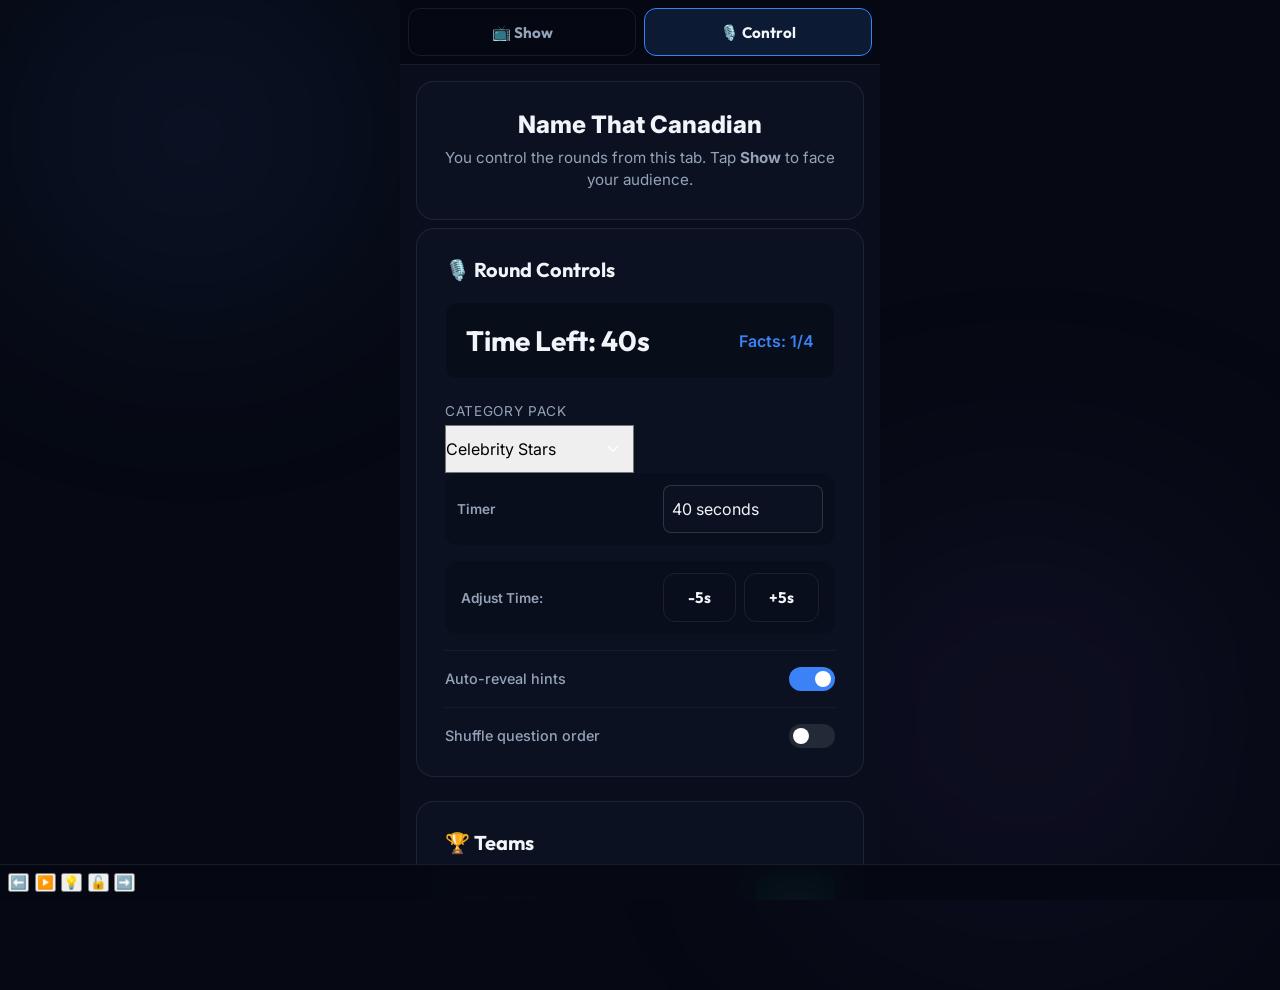
==== commit e6f78a37: "Refactor to mobile-only single-device host workflow. Remove dual-screen sync and desktop views so th" ====
--- a/admin.html
+++ b/admin.html
@@ -2,191 +2,11 @@
 <html lang="en">
 <head>
   <meta charset="UTF-8">
-  <meta name="viewport" content="width=device-width, initial-scale=1.0, viewport-fit=cover, maximum-scale=1.0, user-scalable=no">
-  <meta name="mobile-web-app-capable" content="yes">
-  <meta name="apple-mobile-web-app-capable" content="yes">
-  <meta name="apple-mobile-web-app-status-bar-style" content="black-translucent">
-  <title>Name That Canadian! — Admin Controller</title>
-  <meta name="description" content="Host controller interface for managing the live game show.">
-  <meta name="theme-color" content="#060913">
-  <link rel="manifest" href="manifest.json">
-  <link rel="stylesheet" href="style.css">
+  <meta http-equiv="refresh" content="0; url=index.html">
+  <title>Redirecting…</title>
+  <script>window.location.replace('index.html');</script>
 </head>
-<body data-theme="midnight">
-
-  <div class="ambient-glow-1"></div>
-  <div class="ambient-glow-2"></div>
-
-  <div id="view-container" data-current-view="admin">
-
-    <div id="view-admin" class="admin-container">
-      <div class="admin-sidebar">
-        <div class="admin-sidebar-header">
-          <div class="admin-logo">Admin <span>Controller</span></div>
-          <div class="sync-status-box">
-            <div id="admin-sync-status" class="sync-indicator disconnected">Sync Offline</div>
-          </div>
-        </div>
-
-        <div class="category-selector-card sidebar-category">
-          <label for="admin-category-select">Category Pack</label>
-          <select id="admin-category-select" class="form-select" data-category-select></select>
-        </div>
-
-        <div id="admin-q-list" class="admin-q-list-container"></div>
-
-        <div class="admin-sidebar-footer">
-          <button class="btn btn-outline btn-back-menu">🚪 Main Menu</button>
-          <button class="btn btn-danger btn-reset-game">🔄 Reset Game</button>
-        </div>
-      </div>
-
-      <div class="admin-main">
-        <div class="control-dashboard">
-          <div class="admin-panel-card">
-            <div class="admin-panel-title">🕹️ Question Controls</div>
-
-            <div class="dashboard-timer-display">
-              <div id="admin-time-tracker" class="time-left-tracker">Time Left: 40s</div>
-              <div id="admin-fact-progress" class="fact-tracker">Facts: 1/4</div>
-            </div>
-
-            <div class="timer-duration-row">
-              <label for="admin-timer-duration">Default Timer</label>
-              <select id="admin-timer-duration" class="form-select">
-                <option value="30">30 seconds</option>
-                <option value="40" selected>40 seconds</option>
-                <option value="60">60 seconds</option>
-              </select>
-            </div>
-
-            <div class="main-controls-row">
-              <button id="admin-play-btn" class="btn btn-success btn-glow">▶️ Start</button>
-              <button id="admin-reset-q-btn" class="btn btn-outline">🔁 Restart Q</button>
-            </div>
-
-            <div class="game-flow-actions">
-              <button id="admin-next-fact-btn" class="btn btn-outline">💡 Next Hint</button>
-              <button id="admin-reveal-answer-btn" class="btn btn-primary btn-glow">🔓 Reveal Answer</button>
-            </div>
-
-            <div class="time-controls">
-              <span>Adjust Remaining Time:</span>
-              <div class="time-controls-btns">
-                <button id="admin-time-minus" class="btn btn-outline">-5s</button>
-                <button id="admin-time-plus" class="btn btn-outline">+5s</button>
-              </div>
-            </div>
-
-            <div class="toggle-control">
-              <span class="switch-label">Auto-reveal hints on timer ticks</span>
-              <label class="switch">
-                <input id="admin-auto-advance-toggle" type="checkbox" checked>
-                <span class="slider"></span>
-              </label>
-            </div>
-
-            <div class="toggle-control">
-              <span class="switch-label">Shuffle question order per round</span>
-              <label class="switch">
-                <input id="admin-shuffle-toggle" type="checkbox">
-                <span class="slider"></span>
-              </label>
-            </div>
-
-            <div id="admin-overlay-controls" class="overlay-controls hidden">
-              <button id="admin-dismiss-overlay-btn" class="btn btn-primary btn-glow overlay-continue-btn">Continue ▶</button>
-            </div>
-
-            <div id="admin-award-panel" class="award-panel hidden"></div>
-          </div>
-
-          <div class="admin-panel-card">
-            <div class="admin-panel-title">🏆 Scoreboard Manager</div>
-            <div class="scoreboard-manager-content">
-              <div class="add-team-row">
-                <input type="text" id="admin-team-input" placeholder="New Team Name..." class="form-input">
-                <button id="admin-add-team-btn" class="btn btn-success">Add Team</button>
-              </div>
-              <div id="admin-teams-list" class="admin-teams-list"></div>
-              <div class="toggle-control scoreboard-toggle-row">
-                <span class="switch-label">Show Scoreboard on Presenter Screen</span>
-                <label class="switch">
-                  <input id="admin-show-scoreboard-toggle" type="checkbox">
-                  <span class="slider"></span>
-                </label>
-              </div>
-              <div class="scoreboard-actions">
-                <button id="admin-clear-scores-btn" class="btn btn-outline btn-sm">Clear Scores</button>
-                <button id="admin-export-scores-btn" class="btn btn-outline btn-sm">Export Scores</button>
-                <button id="admin-play-again-btn" class="btn btn-success btn-sm">Play Again</button>
-              </div>
-            </div>
-          </div>
-
-          <div class="admin-panel-card">
-            <div class="admin-panel-title">
-              🔊 Game Show Soundboard
-              <button id="admin-mute-btn" class="btn btn-outline btn-sm">🔊 Mute Host</button>
-            </div>
-            <div class="soundboard-grid">
-              <button class="btn btn-outline admin-sound-btn" data-sound="correct">⭐ <kbd>1</kbd> Correct</button>
-              <button class="btn btn-outline admin-sound-btn" data-sound="incorrect">❌ <kbd>2</kbd> Wrong</button>
-              <button class="btn btn-outline admin-sound-btn" data-sound="reveal">✨ <kbd>3</kbd> Hint</button>
-              <button class="btn btn-outline admin-sound-btn" data-sound="fanfare">🎺 <kbd>4</kbd> Fanfare</button>
-            </div>
-          </div>
-
-          <div class="admin-panel-card keyboard-hints">
-            <div class="admin-panel-title">⌨️ Keyboard Shortcuts</div>
-            <ul class="shortcut-list">
-              <li><kbd>Space</kbd> Start / pause timer</li>
-              <li><kbd>N</kbd> Next hint · <kbd>R</kbd> Reveal answer</li>
-              <li><kbd>←</kbd> <kbd>→</kbd> Previous / next question</li>
-              <li><kbd>Enter</kbd> Dismiss round overlay</li>
-            </ul>
-          </div>
-
-          <div class="admin-panel-card">
-            <div style="display: grid; grid-template-columns: 1fr 1fr; gap: 1rem;">
-              <button id="admin-prev-q-btn" class="btn btn-outline">⬅️ Previous Q</button>
-              <button id="admin-next-q-btn" class="btn btn-outline">Next Q ➡️</button>
-            </div>
-          </div>
-        </div>
-
-        <div class="cheat-sheet-card">
-          <div class="admin-panel-card" style="margin-bottom: 0;">
-            <div class="cheat-sheet-header">
-              <div id="admin-cheat-round" class="cheat-round">Round 1: Cultural Icons</div>
-              <h3 id="admin-cheat-title" class="cheat-title">Terry Fox</h3>
-            </div>
-            <div style="margin-bottom: 1.5rem;">
-              <h4 class="cheat-facts-label">Hints:</h4>
-              <ul id="admin-cheat-facts" class="cheat-facts-list"></ul>
-            </div>
-            <div class="cheat-notes-box">
-              <h5>Host Discussion Notes:</h5>
-              <p id="admin-cheat-notes">Discussion pointers go here.</p>
-            </div>
-          </div>
-        </div>
-      </div>
-    </div>
-  </div>
-
-  <!-- Mobile quick-action dock (admin) -->
-  <nav class="mobile-host-dock mobile-only" id="admin-mobile-dock" aria-label="Quick host controls">
-    <button type="button" class="dock-btn" data-dock-action="prev" aria-label="Previous question">⬅️</button>
-    <button type="button" class="dock-btn dock-btn-primary" data-dock-action="play" aria-label="Start or pause timer">▶️</button>
-    <button type="button" class="dock-btn" data-dock-action="hint" aria-label="Next hint">💡</button>
-    <button type="button" class="dock-btn dock-btn-accent" data-dock-action="reveal" aria-label="Reveal answer">🔓</button>
-    <button type="button" class="dock-btn" data-dock-action="next" aria-label="Next question">➡️</button>
-  </nav>
-
-  <script src="js/config.js"></script>
-  <script src="audio.js"></script>
-  <script src="sync.js"></script>
-  <script src="app.js"></script>
+<body>
+  <p><a href="index.html">Continue to Name That Canadian</a></p>
 </body>
 </html>
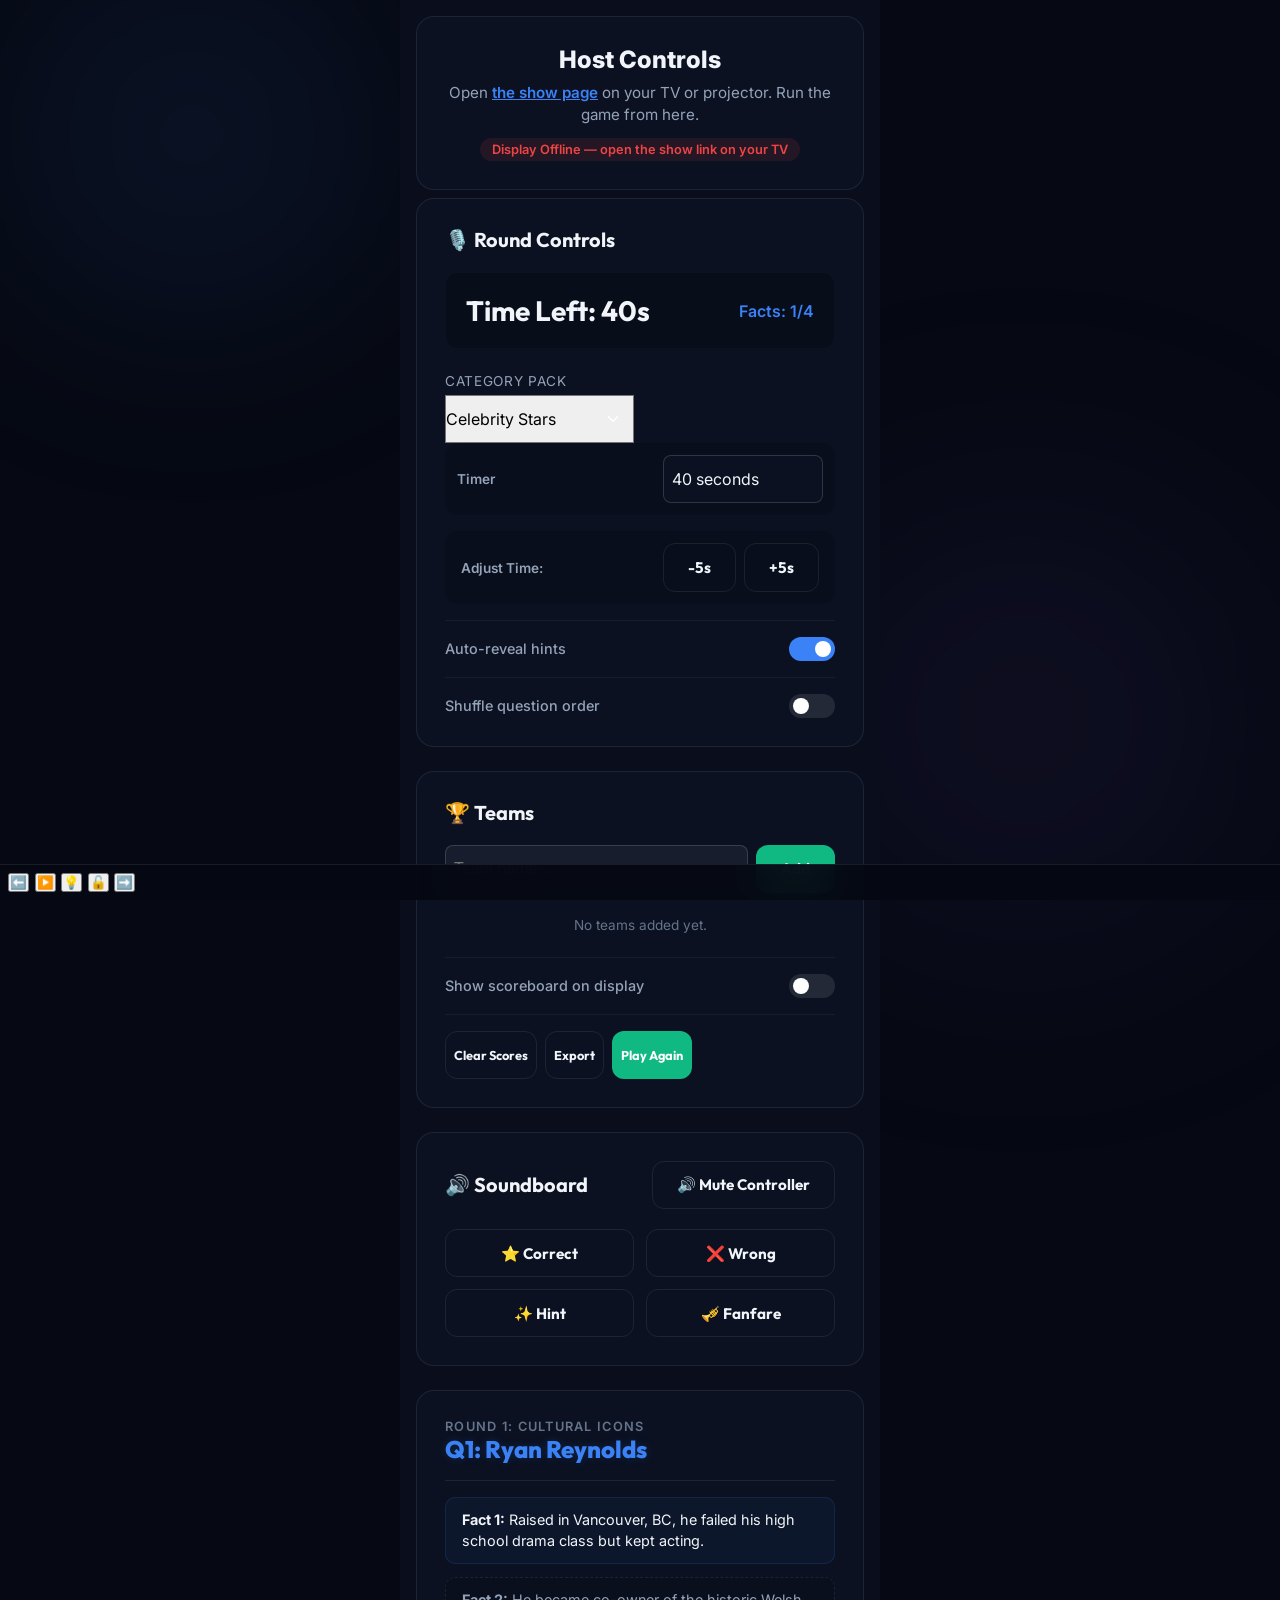
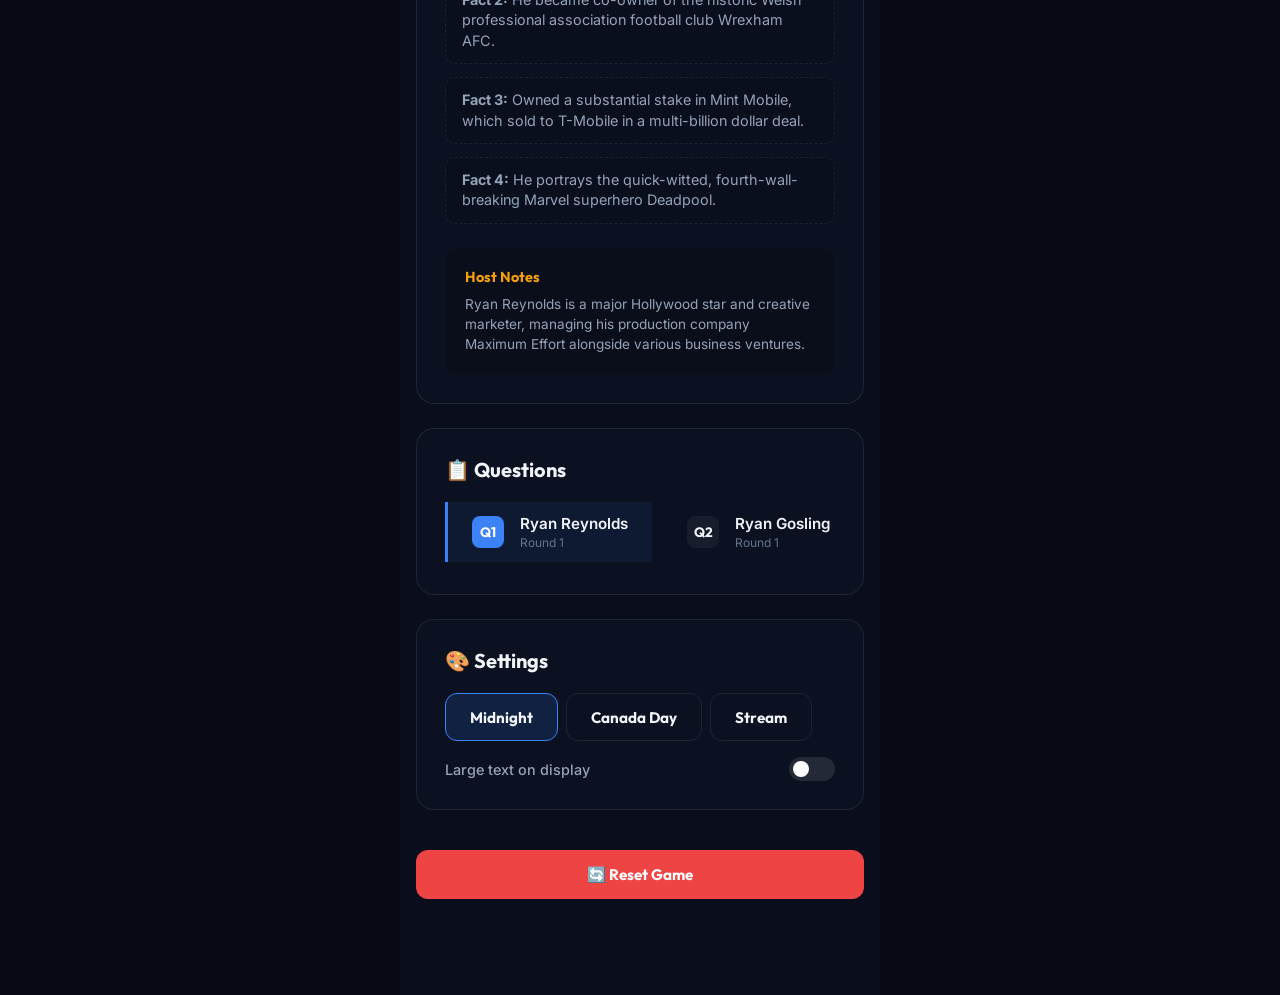
==== commit a15fbb66: "Split show and host into separate URLs with live sync. Audience sees only the game at index.html; ho" ====
--- a/admin.html
+++ b/admin.html
@@ -2,11 +2,11 @@
 <html lang="en">
 <head>
   <meta charset="UTF-8">
-  <meta http-equiv="refresh" content="0; url=index.html">
+  <meta http-equiv="refresh" content="0; url=host.html">
   <title>Redirecting…</title>
-  <script>window.location.replace('index.html');</script>
+  <script>window.location.replace('host.html');</script>
 </head>
 <body>
-  <p><a href="index.html">Continue to Name That Canadian</a></p>
+  <p><a href="host.html">Continue to host controls</a></p>
 </body>
 </html>
